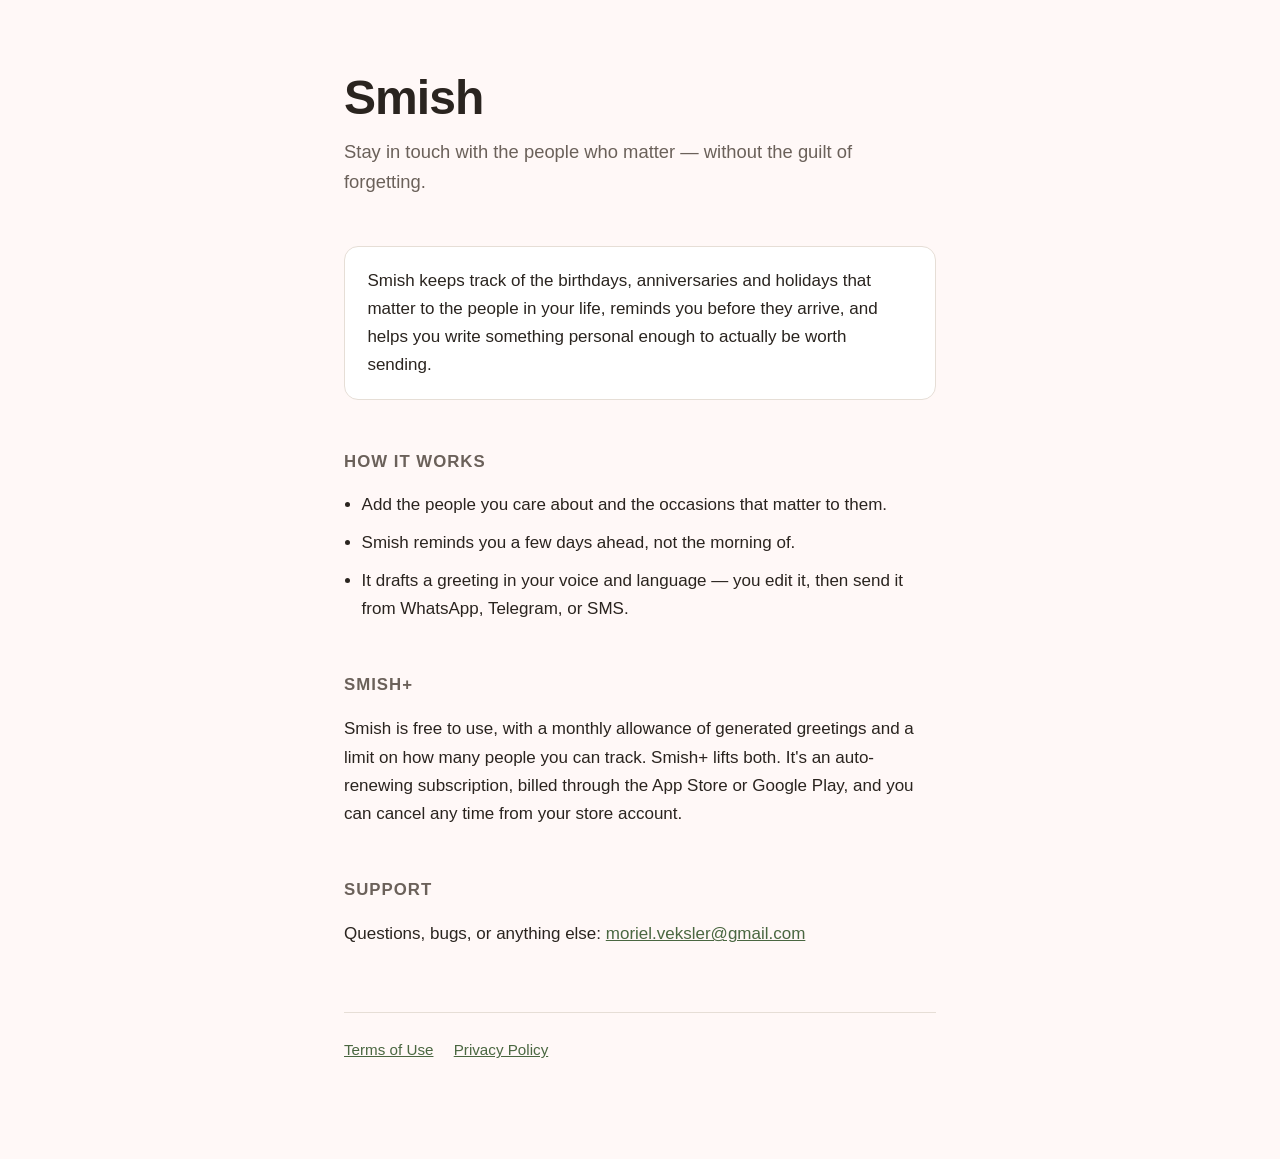
==== index.html @ f0257755 "Smish website: landing page, terms of use, privacy policy" ====
<!DOCTYPE html>
<html lang="en">
<head>
<meta charset="utf-8">
<meta name="viewport" content="width=device-width, initial-scale=1">
<title>Smish — stay in touch with the people who matter</title>
<meta name="description" content="Smish reminds you when someone's occasion is coming up and helps you write a greeting worth sending.">
<style>
  :root {
    color-scheme: light dark;
    --bg: #FFF8F7; --fg: #2A241F; --muted: #6B615A;
    --accent: #4A6741; --card: #fff; --line: #E6DED6;
  }
  @media (prefers-color-scheme: dark) {
    :root { --bg: #191512; --fg: #F2EBE4; --muted: #A99E95;
            --accent: #9DBE8F; --card: #221D19; --line: #322A24; }
  }
  * { box-sizing: border-box; }
  body {
    margin: 0; background: var(--bg); color: var(--fg);
    font: 17px/1.65 -apple-system, BlinkMacSystemFont, "Segoe UI", Roboto, sans-serif;
  }
  .wrap { max-width: 40rem; margin: 0 auto; padding: 4.5rem 1.5rem 6rem; }
  h1 { font-size: clamp(2.2rem, 7vw, 3rem); line-height: 1.1; margin: 0 0 .75rem;
       letter-spacing: -.02em; }
  .tag { color: var(--muted); font-size: 1.15rem; margin: 0 0 3rem; }
  h2 { font-size: 1.05rem; letter-spacing: .06em; text-transform: uppercase;
       color: var(--muted); margin: 3rem 0 1rem; }
  ul { padding-left: 1.1rem; margin: 0; }
  li { margin-bottom: .6rem; }
  .card { background: var(--card); border: 1px solid var(--line);
          border-radius: 14px; padding: 1.25rem 1.4rem; }
  a { color: var(--accent); }
  footer { margin-top: 4rem; padding-top: 1.5rem; border-top: 1px solid var(--line);
           color: var(--muted); font-size: .95rem; }
  footer a { margin-right: 1rem; }
</style>
</head>
<body>
<div class="wrap">

  <h1>Smish</h1>
  <p class="tag">Stay in touch with the people who matter — without the guilt of forgetting.</p>

  <div class="card">
    <p style="margin:0">Smish keeps track of the birthdays, anniversaries and holidays that
    matter to the people in your life, reminds you before they arrive, and helps you write
    something personal enough to actually be worth sending.</p>
  </div>

  <h2>How it works</h2>
  <ul>
    <li>Add the people you care about and the occasions that matter to them.</li>
    <li>Smish reminds you a few days ahead, not the morning of.</li>
    <li>It drafts a greeting in your voice and language — you edit it, then send it from
        WhatsApp, Telegram, or SMS.</li>
  </ul>

  <h2>Smish+</h2>
  <p>Smish is free to use, with a monthly allowance of generated greetings and a limit on how
  many people you can track. Smish+ lifts both. It's an auto-renewing subscription, billed
  through the App Store or Google Play, and you can cancel any time from your store account.</p>

  <h2>Support</h2>
  <p>Questions, bugs, or anything else:
  <a href="mailto:moriel.veksler@gmail.com">moriel.veksler@gmail.com</a></p>

  <footer>
    <a href="./terms.html">Terms of Use</a>
    <a href="./privacy.html">Privacy Policy</a>
  </footer>

</div>
</body>
</html>
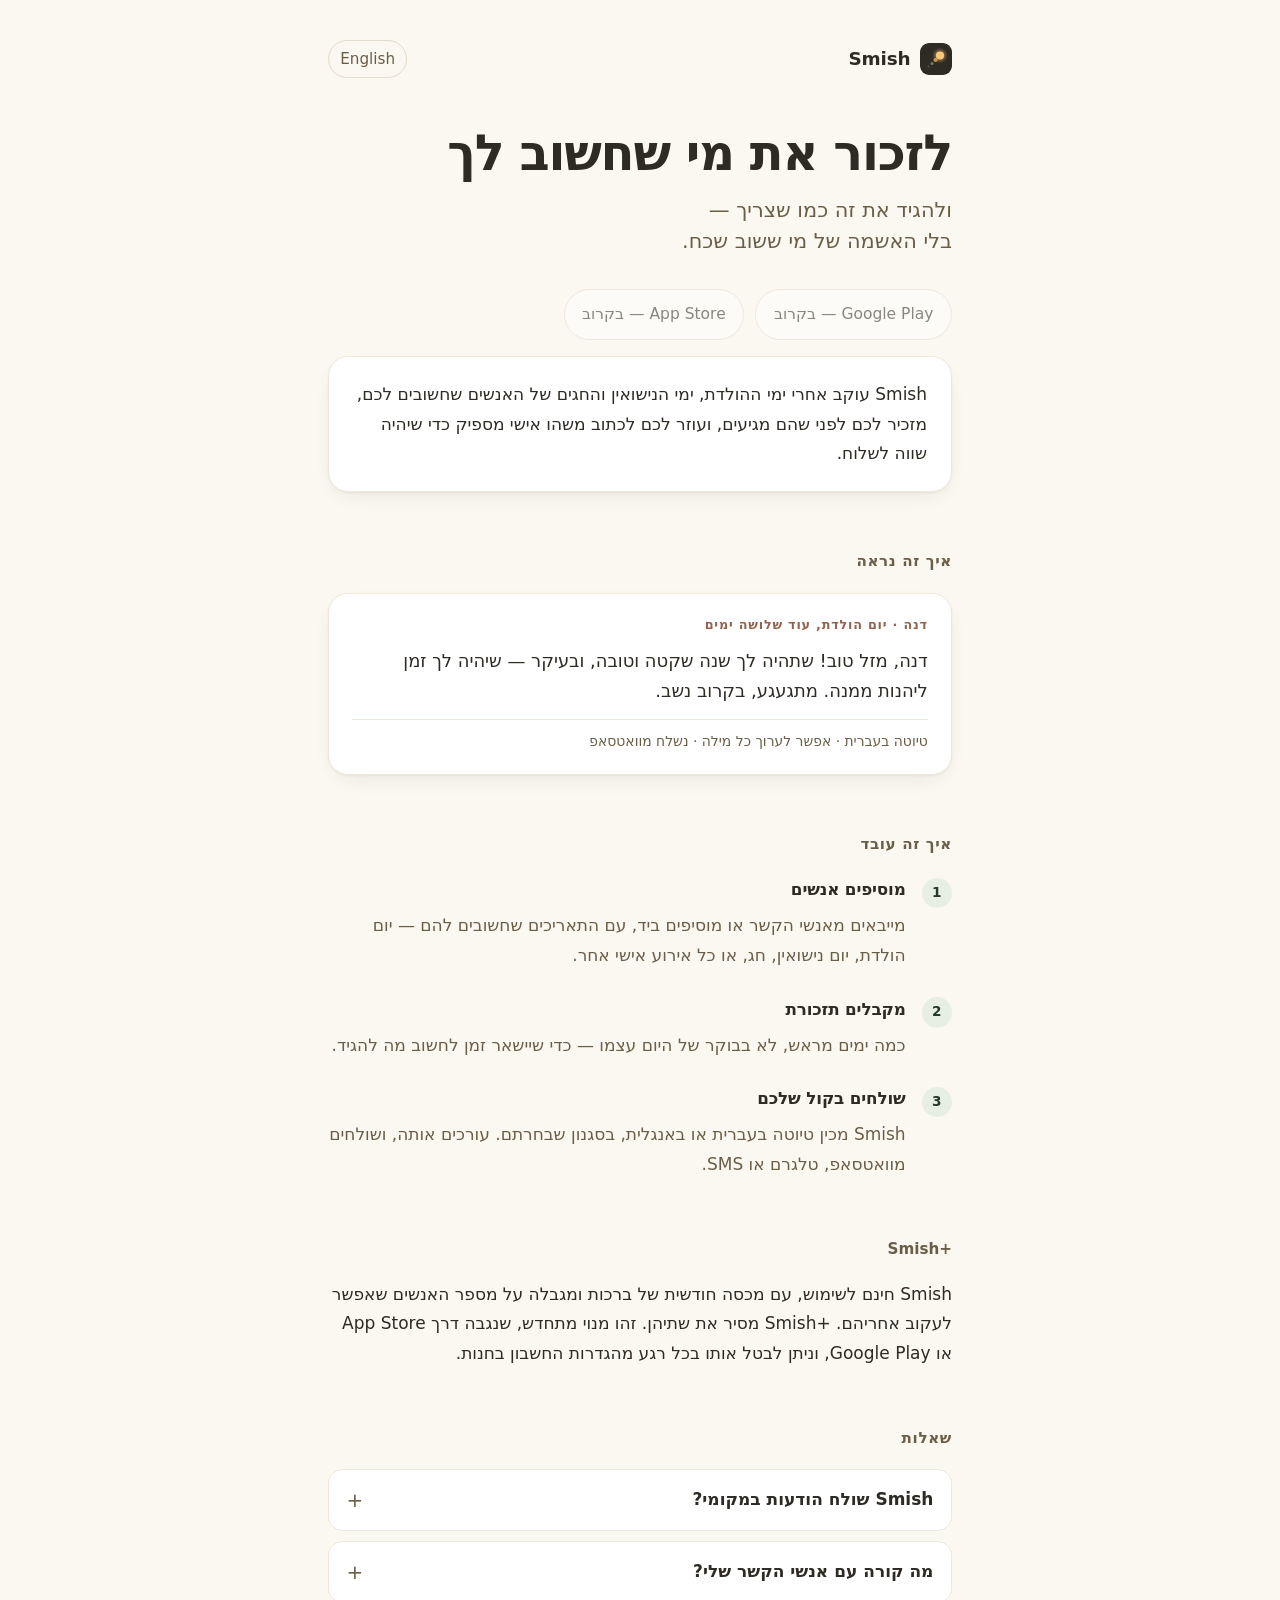
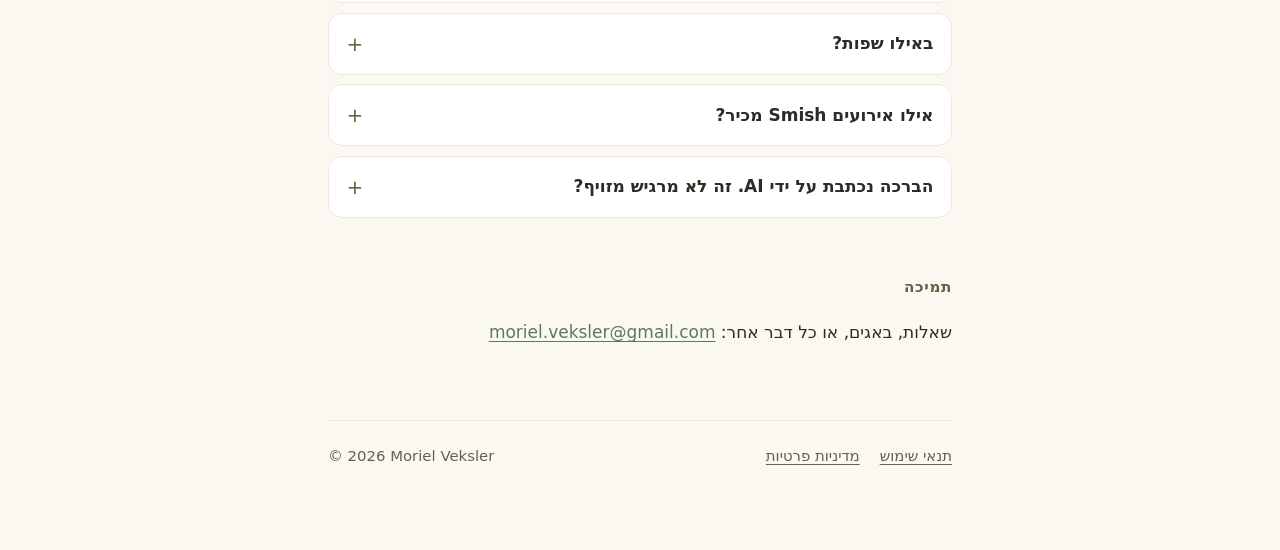
==== commit 1b65e187: "Rebuild the site: Hebrew-first, link previews, shared design The previous single page was compliance" ====
--- a/index.html
+++ b/index.html
@@ -1,75 +1,160 @@
 <!DOCTYPE html>
-<html lang="en">
+<html lang="he" dir="rtl">
 <head>
 <meta charset="utf-8">
 <meta name="viewport" content="width=device-width, initial-scale=1">
-<title>Smish — stay in touch with the people who matter</title>
-<meta name="description" content="Smish reminds you when someone's occasion is coming up and helps you write a greeting worth sending.">
-<style>
-  :root {
-    color-scheme: light dark;
-    --bg: #FFF8F7; --fg: #2A241F; --muted: #6B615A;
-    --accent: #4A6741; --card: #fff; --line: #E6DED6;
-  }
-  @media (prefers-color-scheme: dark) {
-    :root { --bg: #191512; --fg: #F2EBE4; --muted: #A99E95;
-            --accent: #9DBE8F; --card: #221D19; --line: #322A24; }
-  }
-  * { box-sizing: border-box; }
-  body {
-    margin: 0; background: var(--bg); color: var(--fg);
-    font: 17px/1.65 -apple-system, BlinkMacSystemFont, "Segoe UI", Roboto, sans-serif;
-  }
-  .wrap { max-width: 40rem; margin: 0 auto; padding: 4.5rem 1.5rem 6rem; }
-  h1 { font-size: clamp(2.2rem, 7vw, 3rem); line-height: 1.1; margin: 0 0 .75rem;
-       letter-spacing: -.02em; }
-  .tag { color: var(--muted); font-size: 1.15rem; margin: 0 0 3rem; }
-  h2 { font-size: 1.05rem; letter-spacing: .06em; text-transform: uppercase;
-       color: var(--muted); margin: 3rem 0 1rem; }
-  ul { padding-left: 1.1rem; margin: 0; }
-  li { margin-bottom: .6rem; }
-  .card { background: var(--card); border: 1px solid var(--line);
-          border-radius: 14px; padding: 1.25rem 1.4rem; }
-  a { color: var(--accent); }
-  footer { margin-top: 4rem; padding-top: 1.5rem; border-top: 1px solid var(--line);
-           color: var(--muted); font-size: .95rem; }
-  footer a { margin-right: 1rem; }
-</style>
+
+<title>Smish — לזכור את מי שחשוב לך</title>
+<meta name="description" content="Smish מזכיר לך לפני שהתאריך מגיע, ועוזר לך לכתוב ברכה אישית בעברית או באנגלית — ולשלוח אותה בוואטסאפ, טלגרם או SMS.">
+
+<link rel="canonical" href="https://morielv.github.io/smish-site/">
+<link rel="alternate" hreflang="he" href="https://morielv.github.io/smish-site/">
+<link rel="alternate" hreflang="en" href="https://morielv.github.io/smish-site/en/">
+<link rel="alternate" hreflang="x-default" href="https://morielv.github.io/smish-site/en/">
+
+<meta property="og:type" content="website">
+<meta property="og:site_name" content="Smish">
+<meta property="og:locale" content="he_IL">
+<meta property="og:locale:alternate" content="en_US">
+<meta property="og:url" content="https://morielv.github.io/smish-site/">
+<meta property="og:title" content="Smish — לזכור את מי שחשוב לך">
+<meta property="og:description" content="מזכיר לך לפני שהתאריך מגיע, ועוזר לך לכתוב משהו אישי מספיק כדי שיהיה שווה לשלוח.">
+<meta property="og:image" content="https://morielv.github.io/smish-site/assets/og-he.png">
+<meta property="og:image:width" content="1200">
+<meta property="og:image:height" content="630">
+<meta property="og:image:alt" content="Smish — גחלילית וזנב האור שהשאירה אחריה">
+<meta name="twitter:card" content="summary_large_image">
+
+<link rel="icon" href="assets/mark.svg" type="image/svg+xml">
+<link rel="apple-touch-icon" href="assets/apple-touch-icon.png">
+<link rel="manifest" href="site.webmanifest">
+<meta name="theme-color" content="#FBF8F1" media="(prefers-color-scheme: light)">
+<meta name="theme-color" content="#1C1813" media="(prefers-color-scheme: dark)">
+
+<link rel="stylesheet" href="assets/site.css">
+
+<script type="application/ld+json">
+{
+  "@context": "https://schema.org",
+  "@type": "MobileApplication",
+  "name": "Smish",
+  "applicationCategory": "LifestyleApplication",
+  "operatingSystem": "Android, iOS",
+  "inLanguage": ["he", "en"],
+  "description": "Smish מזכיר לך לפני שהתאריך מגיע, ועוזר לך לכתוב ברכה אישית ולשלוח אותה בוואטסאפ, טלגרם או SMS.",
+  "url": "https://morielv.github.io/smish-site/",
+  "author": { "@type": "Person", "name": "Moriel Veksler" },
+  "offers": { "@type": "Offer", "price": "0", "priceCurrency": "USD" }
+}
+</script>
 </head>
 <body>
+
+<a class="skip" href="#main">דלג לתוכן</a>
+
 <div class="wrap">
 
-  <h1>Smish</h1>
-  <p class="tag">Stay in touch with the people who matter — without the guilt of forgetting.</p>
+  <header class="masthead">
+    <a class="brand" href="./"><img src="assets/mark.svg" alt="" width="32" height="32">Smish</a>
+    <nav aria-label="שפה">
+      <a class="lang-switch" href="en/" hreflang="en" lang="en">English</a>
+    </nav>
+  </header>
 
-  <div class="card">
-    <p style="margin:0">Smish keeps track of the birthdays, anniversaries and holidays that
-    matter to the people in your life, reminds you before they arrive, and helps you write
-    something personal enough to actually be worth sending.</p>
-  </div>
+  <main id="main" tabindex="-1">
 
-  <h2>How it works</h2>
-  <ul>
-    <li>Add the people you care about and the occasions that matter to them.</li>
-    <li>Smish reminds you a few days ahead, not the morning of.</li>
-    <li>It drafts a greeting in your voice and language — you edit it, then send it from
-        WhatsApp, Telegram, or SMS.</li>
-  </ul>
+    <h1>לזכור את מי שחשוב לך</h1>
+    <p class="lede">ולהגיד את זה כמו שצריך — בלי האשמה של מי ששוב שכח.</p>
 
-  <h2>Smish+</h2>
-  <p>Smish is free to use, with a monthly allowance of generated greetings and a limit on how
-  many people you can track. Smish+ lifts both. It's an auto-renewing subscription, billed
-  through the App Store or Google Play, and you can cancel any time from your store account.</p>
+    <div class="stores">
+      <span class="store" aria-disabled="true">Google Play — בקרוב</span>
+      <span class="store" aria-disabled="true">App Store — בקרוב</span>
+    </div>
 
-  <h2>Support</h2>
-  <p>Questions, bugs, or anything else:
-  <a href="mailto:moriel.veksler@gmail.com">moriel.veksler@gmail.com</a></p>
+    <div class="card">
+      <p>Smish עוקב אחרי ימי ההולדת, ימי הנישואין והחגים של האנשים שחשובים לכם,
+      מזכיר לכם לפני שהם מגיעים, ועוזר לכם לכתוב משהו אישי מספיק כדי שיהיה שווה לשלוח.</p>
+    </div>
+
+    <h2>איך זה נראה</h2>
+
+    <figure class="sample" style="margin:0">
+      <figcaption class="who">דנה · יום הולדת, עוד שלושה ימים</figcaption>
+      <p class="msg msg--he">דנה, מזל טוב! שתהיה לך שנה שקטה וטובה, ובעיקר — שיהיה לך זמן
+      ליהנות ממנה. מתגעגע, בקרוב נשב.</p>
+      <p class="meta">טיוטה בעברית · אפשר לערוך כל מילה · נשלח מוואטסאפ</p>
+    </figure>
+
+    <h2>איך זה עובד</h2>
+
+    <ol class="steps">
+      <li>
+        <span class="n" aria-hidden="true">1</span>
+        <h3>מוסיפים אנשים</h3>
+        <p>מייבאים מאנשי הקשר או מוסיפים ביד, עם התאריכים שחשובים להם —
+        יום הולדת, יום נישואין, חג, או כל אירוע אישי אחר.</p>
+      </li>
+      <li>
+        <span class="n" aria-hidden="true">2</span>
+        <h3>מקבלים תזכורת</h3>
+        <p>כמה ימים מראש, לא בבוקר של היום עצמו — כדי שיישאר זמן לחשוב מה להגיד.</p>
+      </li>
+      <li>
+        <span class="n" aria-hidden="true">3</span>
+        <h3>שולחים בקול שלכם</h3>
+        <p>Smish מכין טיוטה בעברית או באנגלית, בסגנון שבחרתם. עורכים אותה,
+        ושולחים מוואטסאפ, טלגרם או SMS.</p>
+      </li>
+    </ol>
+
+    <h2><bdi>Smish+</bdi></h2>
+    <p>Smish חינם לשימוש, עם מכסה חודשית של ברכות ומגבלה על מספר האנשים שאפשר לעקוב אחריהם.
+    <bdi>Smish+</bdi> מסיר את שתיהן. זהו מנוי מתחדש, שנגבה דרך App&nbsp;Store או Google&nbsp;Play,
+    וניתן לבטל אותו בכל רגע מהגדרות החשבון בחנות.</p>
+
+    <h2>שאלות</h2>
+
+    <div class="faq">
+      <details>
+        <summary>Smish שולח הודעות במקומי?</summary>
+        <p>לא. Smish מכין את הטקסט ופותח את וואטסאפ, טלגרם או SMS כשההודעה כבר מוכנה.
+        אתם קוראים אותה ולוחצים "שלח". שום דבר לא יוצא בלעדיכם.</p>
+      </details>
+      <details>
+        <summary>מה קורה עם אנשי הקשר שלי?</summary>
+        <p>Smish לא מעלה את פנקס הכתובות. הוא מבקש גישה כדי שתוכלו לבחור מי להוסיף,
+        ורק מי שבחרתם במפורש מגיע לשרת. אפשר גם להוסיף אנשים ידנית ולא לתת גישה בכלל.</p>
+      </details>
+      <details>
+        <summary>באילו שפות?</summary>
+        <p>הממשק בעברית ובאנגלית. הברכות עצמן נכתבות בעברית או באנגלית, לפי מה שמתאים
+        לכל איש קשר בנפרד.</p>
+      </details>
+      <details>
+        <summary>אילו אירועים Smish מכיר?</summary>
+        <p>ימי הולדת, ימי נישואין, חגים, ואירועים אישיים שאתם מגדירים בעצמכם.
+        זו לא אפליקציית ימי הולדת — היא לכל השנה.</p>
+      </details>
+      <details>
+        <summary>הברכה נכתבת על ידי AI. זה לא מרגיש מזויף?</summary>
+        <p>הטיוטה היא נקודת פתיחה, לא תוצר סופי. Smish לומד איך אתם כותבים ומייצר משהו
+        קרוב לזה — ואז אתם עורכים. רוב האנשים משנים משפט או שניים ושולחים.</p>
+      </details>
+    </div>
+
+    <h2>תמיכה</h2>
+    <p>שאלות, באגים, או כל דבר אחר:
+    <a href="mailto:moriel.veksler@gmail.com">moriel.veksler@gmail.com</a></p>
+
+  </main>
 
   <footer>
-    <a href="./terms.html">Terms of Use</a>
-    <a href="./privacy.html">Privacy Policy</a>
+    <a href="terms.html" hreflang="en">תנאי שימוש</a>
+    <a href="privacy.html" hreflang="en">מדיניות פרטיות</a>
+    <span class="spacer"><bdi dir="ltr">© 2026 Moriel Veksler</bdi></span>
   </footer>
 
 </div>
+
 </body>
 </html>
--- a/assets/site.css
+++ b/assets/site.css
@@ -0,0 +1,382 @@
+/* Smish website — shared styles.
+   Palette mirrors packages/shared/src/theme/tokens.ts (warm sage/terracotta).
+   No build step, no external requests: fonts are system stacks. */
+
+:root {
+  color-scheme: light dark;
+
+  --bg: #FBF8F1;
+  --fg: #2E2A24;
+  --muted: #6B5E48;
+  --surface: #FFFFFF;
+  --surface-sunk: #F5F0E4;
+  --line: #E4DCCB;
+  --line-soft: #EFE8DA;
+  --primary: #5E795A;
+  --primary-ink: #243A22;
+  --primary-wash: #E7EFE3;
+  --accent: #94634F;
+  --accent-wash: #F6DFD5;
+  --gold: #B07B4A;
+
+  --radius: 14px;
+  --radius-lg: 20px;
+  --measure: 42rem;
+  --shadow: 0 1px 2px rgba(46, 42, 36, .05), 0 8px 24px -12px rgba(46, 42, 36, .16);
+}
+
+@media (prefers-color-scheme: dark) {
+  :root {
+    --bg: #1C1813;
+    --fg: #EDE6D8;
+    --muted: #B6AB97;
+    --surface: #262019;
+    --surface-sunk: #201B15;
+    --line: #3A3228;
+    --line-soft: #2E2720;
+    --primary: #7FA875;
+    --primary-ink: #DCEBD6;
+    --primary-wash: #324230;
+    --accent: #D9A491;
+    --accent-wash: #523229;
+    --gold: #D9A86A;
+    --shadow: 0 1px 2px rgba(0, 0, 0, .4), 0 8px 24px -12px rgba(0, 0, 0, .7);
+  }
+}
+
+*, *::before, *::after { box-sizing: border-box; }
+
+html { -webkit-text-size-adjust: 100%; }
+
+body {
+  margin: 0;
+  background: var(--bg);
+  color: var(--fg);
+  font-family: system-ui, -apple-system, "Segoe UI", Roboto, "Helvetica Neue", Arial, sans-serif;
+  font-size: 1.0625rem;
+  line-height: 1.65;
+  text-wrap: pretty;
+  -webkit-font-smoothing: antialiased;
+}
+
+/* Hebrew pages: prefer faces with real Hebrew coverage, and give the taller
+   Hebrew x-height a little more room. */
+:lang(he) body,
+body:lang(he) {
+  font-family: "Segoe UI", system-ui, -apple-system, "Noto Sans Hebrew",
+               "Arial Hebrew", Arial, sans-serif;
+  line-height: 1.75;
+}
+
+/* ---------- layout ---------- */
+
+.wrap {
+  max-width: var(--measure);
+  margin-inline: auto;
+  padding: 1.25rem 1.5rem 5rem;
+}
+
+.wrap--wide { max-width: 48rem; }
+
+main:focus { outline: none; }
+
+/* ---------- skip link ---------- */
+
+.skip {
+  position: absolute;
+  inset-inline-start: 0.75rem;
+  top: -4rem;
+  z-index: 10;
+  padding: .6rem 1rem;
+  background: var(--surface);
+  color: var(--fg);
+  border: 1px solid var(--line);
+  border-radius: var(--radius);
+  text-decoration: none;
+  transition: top 120ms ease;
+}
+.skip:focus { top: .75rem; }
+
+/* ---------- masthead ---------- */
+
+.masthead {
+  display: flex;
+  align-items: center;
+  gap: .75rem;
+  padding-block: 1.25rem 3rem;
+}
+
+.brand {
+  display: inline-flex;
+  align-items: center;
+  gap: .6rem;
+  font-weight: 650;
+  font-size: 1.15rem;
+  letter-spacing: -.01em;
+  color: var(--fg);
+  text-decoration: none;
+}
+.brand img { display: block; width: 32px; height: 32px; border-radius: 9px; }
+
+.masthead nav {
+  margin-inline-start: auto;
+  display: flex;
+  align-items: center;
+  gap: .4rem;
+  font-size: .95rem;
+}
+
+.lang-switch {
+  display: inline-block;
+  padding: .3rem .7rem;
+  border: 1px solid var(--line);
+  border-radius: 999px;
+  color: var(--muted);
+  text-decoration: none;
+  transition: border-color 150ms ease, color 150ms ease;
+}
+.lang-switch:hover { color: var(--fg); border-color: var(--muted); }
+
+/* ---------- hero ---------- */
+
+h1 {
+  font-size: clamp(2.1rem, 6.5vw, 3.1rem);
+  line-height: 1.12;
+  letter-spacing: -.025em;
+  margin: 0 0 .8rem;
+  text-wrap: balance;
+}
+
+.lede {
+  font-size: clamp(1.1rem, 2.6vw, 1.3rem);
+  line-height: 1.5;
+  color: var(--muted);
+  margin: 0 0 2rem;
+  max-width: 32ch;
+  text-wrap: balance;
+}
+
+h2 {
+  font-size: .85rem;
+  font-weight: 650;
+  letter-spacing: .1em;
+  text-transform: uppercase;
+  color: var(--muted);
+  margin: 3.5rem 0 1.1rem;
+}
+
+/* Hebrew has no case, so uppercasing a section heading only mangles the Latin
+   brand inside it — "Smish+" became "+SMISH". */
+:lang(he) h2 { letter-spacing: .04em; text-transform: none; font-size: .95rem; }
+:lang(he) h2 bdi { letter-spacing: normal; }
+
+h3 { font-size: 1.05rem; margin: 0 0 .3rem; letter-spacing: -.01em; }
+
+p { margin: 0 0 1.1rem; }
+p:last-child { margin-bottom: 0; }
+
+a { color: var(--primary); text-underline-offset: .18em; }
+a:hover { color: var(--fg); }
+
+:focus-visible {
+  outline: 2px solid var(--primary);
+  outline-offset: 3px;
+  border-radius: 4px;
+}
+
+/* ---------- the three steps ---------- */
+
+.steps { list-style: none; margin: 0; padding: 0; display: grid; gap: 1.5rem; }
+
+.steps li {
+  display: grid;
+  grid-template-columns: 1.9rem 1fr;
+  gap: .1rem 1rem;
+  align-items: start;
+}
+
+.steps .n {
+  grid-row: span 2;
+  width: 1.9rem;
+  height: 1.9rem;
+  display: grid;
+  place-items: center;
+  border-radius: 50%;
+  background: var(--primary-wash);
+  color: var(--primary-ink);
+  font-size: .85rem;
+  font-weight: 650;
+  font-variant-numeric: tabular-nums;
+  margin-top: .15rem;
+}
+
+.steps p { color: var(--muted); margin: 0; }
+
+/* ---------- cards ---------- */
+
+.card {
+  background: var(--surface);
+  border: 1px solid var(--line-soft);
+  border-radius: var(--radius-lg);
+  padding: 1.4rem 1.5rem;
+  box-shadow: var(--shadow);
+}
+
+.note {
+  background: var(--surface-sunk);
+  border: 1px solid var(--line-soft);
+  border-radius: var(--radius);
+  padding: 1.1rem 1.25rem;
+  color: var(--muted);
+  font-size: .97rem;
+}
+.note strong { color: var(--fg); }
+
+/* A greeting the way the app shows it — the one visual on the page. */
+.sample {
+  display: grid;
+  gap: .55rem;
+  background: var(--surface);
+  border: 1px solid var(--line-soft);
+  border-radius: var(--radius-lg);
+  padding: 1.3rem 1.45rem;
+  box-shadow: var(--shadow);
+}
+.sample .who {
+  font-size: .8rem;
+  font-weight: 650;
+  letter-spacing: .06em;
+  text-transform: uppercase;
+  color: var(--accent);
+}
+.sample .msg {
+  margin: 0;
+  font-size: 1.12rem;
+  line-height: 1.7;
+}
+.sample .msg--he { direction: rtl; text-align: right; }
+.sample .msg--en { direction: ltr; text-align: left; }
+.sample .meta {
+  font-size: .87rem;
+  color: var(--muted);
+  border-top: 1px solid var(--line-soft);
+  padding-top: .6rem;
+  margin: .2rem 0 0;
+}
+
+/* ---------- store buttons ---------- */
+
+.stores { display: flex; flex-wrap: wrap; gap: .7rem; margin: 0 0 1rem; }
+
+.store {
+  display: inline-flex;
+  align-items: center;
+  gap: .5rem;
+  padding: .7rem 1.1rem;
+  border-radius: 999px;
+  border: 1px solid var(--line);
+  background: var(--surface);
+  color: var(--fg);
+  font-size: .97rem;
+  font-weight: 600;
+  text-decoration: none;
+}
+.store[aria-disabled="true"] {
+  opacity: .55;
+  cursor: default;
+  pointer-events: none;
+  font-weight: 500;
+}
+
+/* ---------- faq ---------- */
+
+.faq { display: grid; gap: .6rem; }
+
+.faq details {
+  border: 1px solid var(--line-soft);
+  border-radius: var(--radius);
+  background: var(--surface);
+  padding: 0 1.1rem;
+}
+.faq summary {
+  cursor: pointer;
+  padding: .95rem 0;
+  font-weight: 600;
+  list-style: none;
+  display: flex;
+  align-items: center;
+  gap: .6rem;
+}
+.faq summary::-webkit-details-marker { display: none; }
+.faq summary::after {
+  content: "+";
+  margin-inline-start: auto;
+  color: var(--muted);
+  font-weight: 400;
+  font-size: 1.25rem;
+  line-height: 1;
+}
+.faq details[open] summary::after { content: "\2212"; }
+.faq details > p {
+  margin: 0 0 1rem;
+  color: var(--muted);
+  font-size: .97rem;
+}
+
+/* ---------- footer ---------- */
+
+footer {
+  margin-top: 4.5rem;
+  padding-top: 1.4rem;
+  border-top: 1px solid var(--line-soft);
+  color: var(--muted);
+  font-size: .93rem;
+  display: flex;
+  flex-wrap: wrap;
+  gap: .4rem 1.25rem;
+  align-items: baseline;
+}
+footer a { color: var(--muted); }
+footer a:hover { color: var(--fg); }
+footer .spacer { margin-inline-start: auto; }
+
+/* ---------- legal pages ---------- */
+
+.legal { max-width: 46rem; }
+.legal h1 { font-size: clamp(1.8rem, 5vw, 2.3rem); margin-bottom: .2rem; }
+.legal h2 {
+  font-size: 1.15rem;
+  font-weight: 650;
+  letter-spacing: normal;
+  text-transform: none;
+  color: var(--fg);
+  margin: 2.4rem 0 .7rem;
+}
+.legal .updated { color: var(--muted); font-size: .9rem; margin-bottom: 2rem; }
+.legal ul { padding-inline-start: 1.2rem; }
+.legal li { margin-bottom: .5rem; }
+
+.legal table {
+  border-collapse: collapse;
+  width: 100%;
+  margin: 0 0 1.4rem;
+  font-size: .96rem;
+}
+.legal th, .legal td {
+  border: 1px solid var(--line-soft);
+  padding: .7rem .85rem;
+  text-align: start;
+  vertical-align: top;
+}
+.legal th { background: var(--surface-sunk); font-weight: 650; }
+
+/* Tables must scroll inside themselves, never the page. */
+.scroller { overflow-x: auto; }
+
+@media (prefers-reduced-motion: reduce) {
+  *, *::before, *::after {
+    animation-duration: .01ms !important;
+    transition-duration: .01ms !important;
+    scroll-behavior: auto !important;
+  }
+}
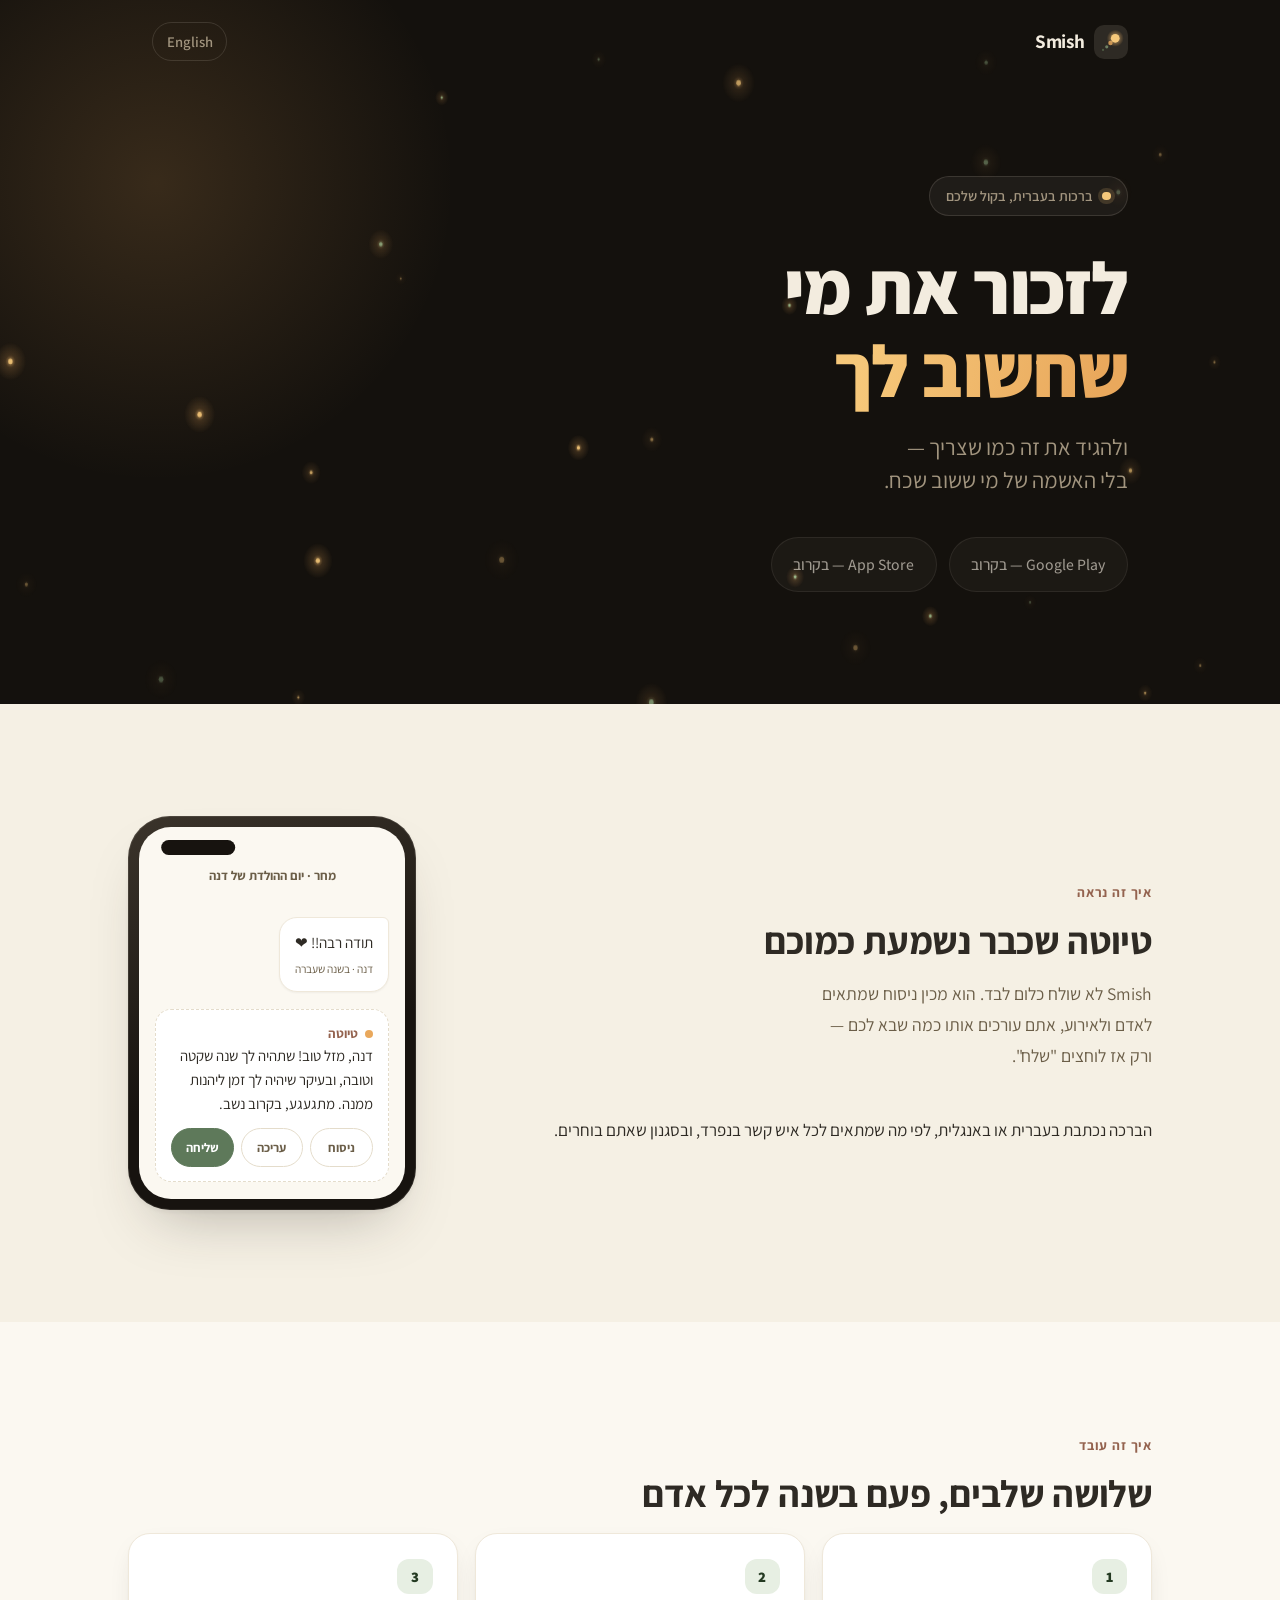
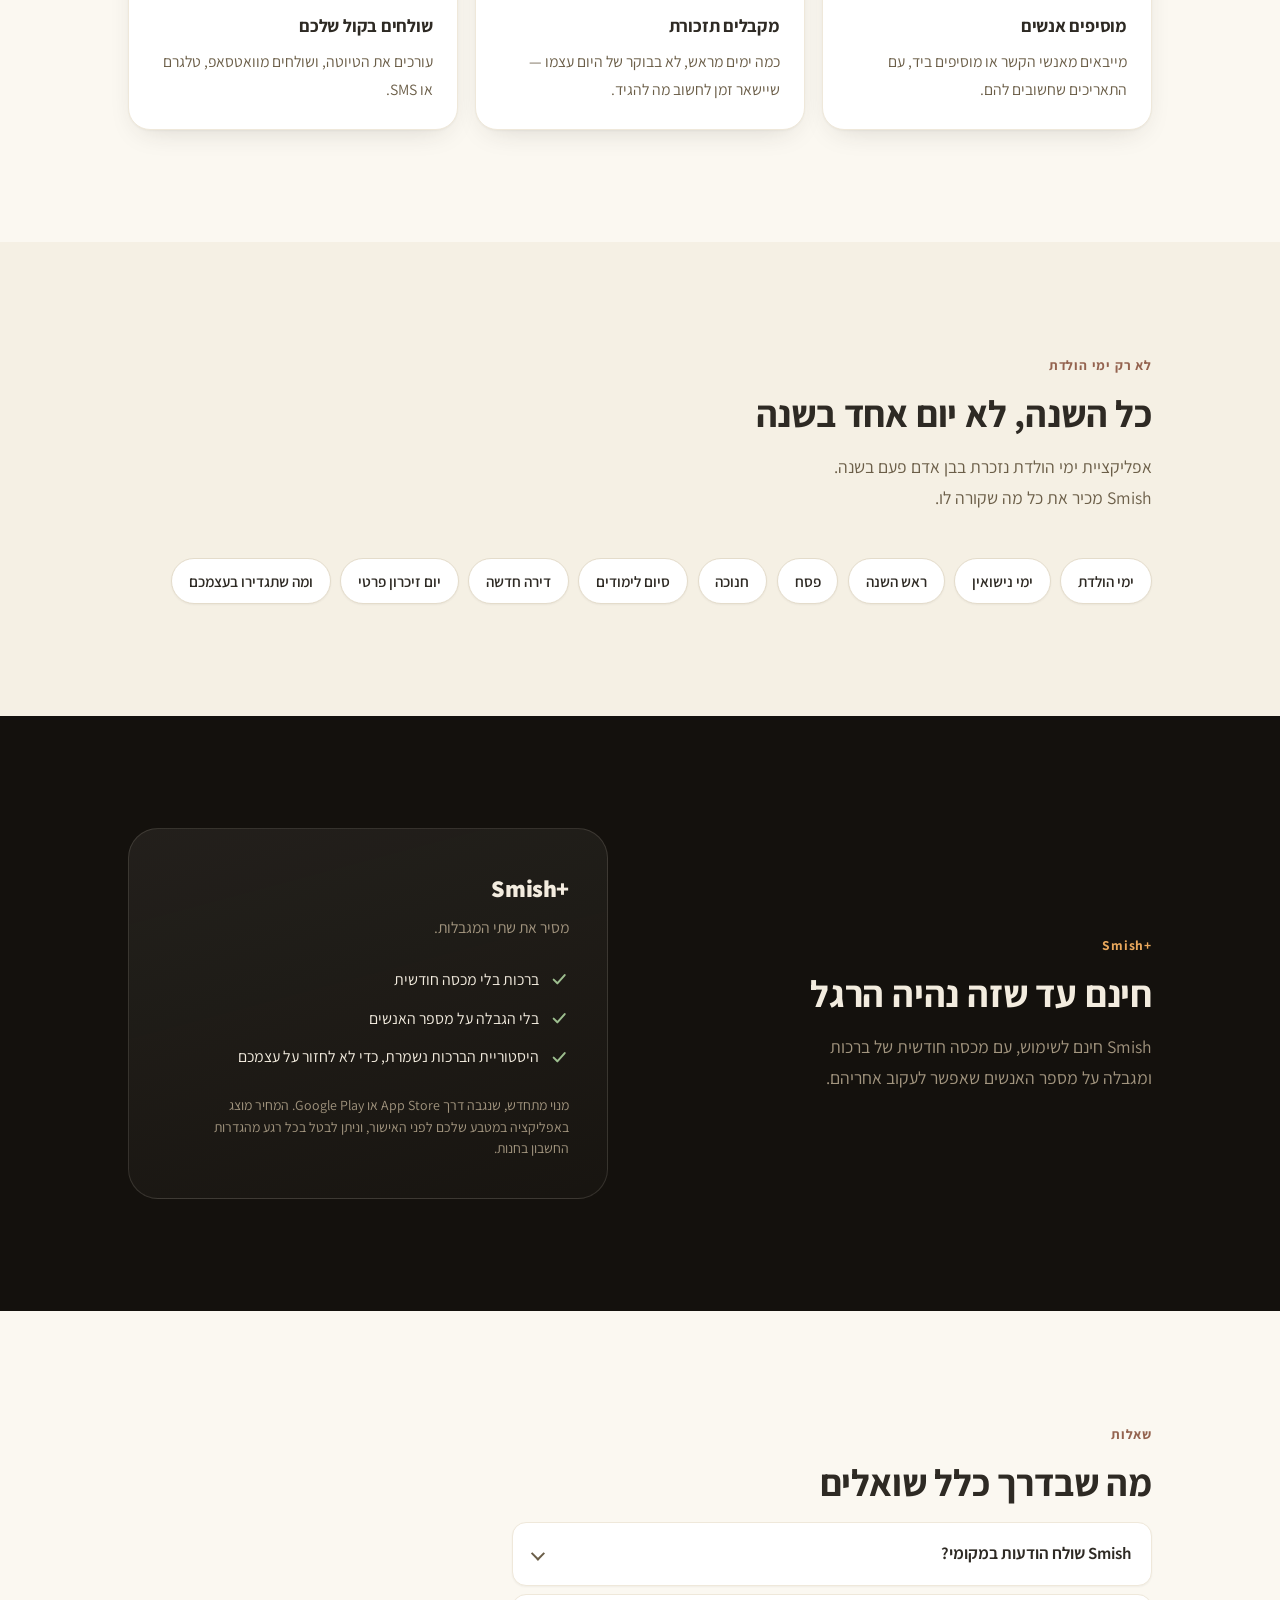
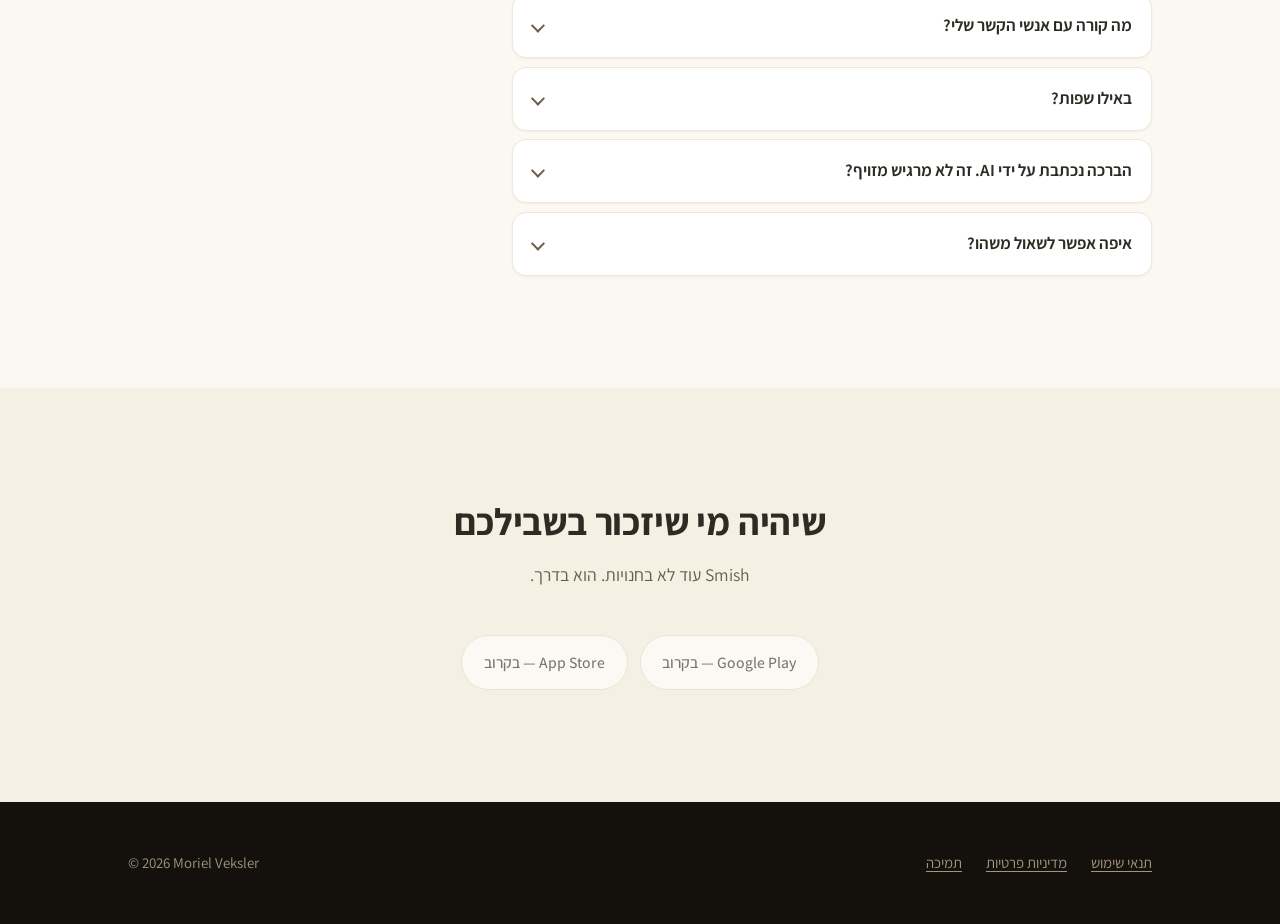
==== commit 08829adb: "Rebuild the landing pages as a landing page, not a document The previous version was a single narrow" ====
--- a/index.html
+++ b/index.html
@@ -28,9 +28,9 @@
 <link rel="icon" href="assets/mark.svg" type="image/svg+xml">
 <link rel="apple-touch-icon" href="assets/apple-touch-icon.png">
 <link rel="manifest" href="site.webmanifest">
-<meta name="theme-color" content="#FBF8F1" media="(prefers-color-scheme: light)">
-<meta name="theme-color" content="#1C1813" media="(prefers-color-scheme: dark)">
-
+<meta name="theme-color" content="#14110D">
+
+<link rel="preload" as="font" type="font/woff2" href="assets/fonts/assistant-hebrew.woff2" crossorigin>
 <link rel="stylesheet" href="assets/site.css">
 
 <script type="application/ld+json">
@@ -52,109 +52,204 @@
 
 <a class="skip" href="#main">דלג לתוכן</a>
 
-<div class="wrap">
-
-  <header class="masthead">
-    <a class="brand" href="./"><img src="assets/mark.svg" alt="" width="32" height="32">Smish</a>
+<header class="hero">
+  <canvas class="hero__sky" aria-hidden="true"></canvas>
+
+  <div class="masthead">
+    <a class="brand" href="./"><img src="assets/mark.svg" alt="" width="34" height="34">Smish</a>
     <nav aria-label="שפה">
       <a class="lang-switch" href="en/" hreflang="en" lang="en">English</a>
     </nav>
-  </header>
-
-  <main id="main" tabindex="-1">
-
-    <h1>לזכור את מי שחשוב לך</h1>
-    <p class="lede">ולהגיד את זה כמו שצריך — בלי האשמה של מי ששוב שכח.</p>
-
+  </div>
+
+  <div class="hero__inner">
+    <p class="hero__badge"><span class="dot" aria-hidden="true"></span>ברכות בעברית, בקול שלכם</p>
+    <h1>לזכור את מי <span class="glow">שחשוב לך</span></h1>
+    <p class="hero__lede">ולהגיד את זה כמו שצריך — בלי האשמה של מי ששוב שכח.</p>
     <div class="stores">
-      <span class="store" aria-disabled="true">Google Play — בקרוב</span>
-      <span class="store" aria-disabled="true">App Store — בקרוב</span>
-    </div>
-
-    <div class="card">
-      <p>Smish עוקב אחרי ימי ההולדת, ימי הנישואין והחגים של האנשים שחשובים לכם,
-      מזכיר לכם לפני שהם מגיעים, ועוזר לכם לכתוב משהו אישי מספיק כדי שיהיה שווה לשלוח.</p>
-    </div>
-
-    <h2>איך זה נראה</h2>
-
-    <figure class="sample" style="margin:0">
-      <figcaption class="who">דנה · יום הולדת, עוד שלושה ימים</figcaption>
-      <p class="msg msg--he">דנה, מזל טוב! שתהיה לך שנה שקטה וטובה, ובעיקר — שיהיה לך זמן
-      ליהנות ממנה. מתגעגע, בקרוב נשב.</p>
-      <p class="meta">טיוטה בעברית · אפשר לערוך כל מילה · נשלח מוואטסאפ</p>
-    </figure>
-
-    <h2>איך זה עובד</h2>
-
-    <ol class="steps">
-      <li>
-        <span class="n" aria-hidden="true">1</span>
-        <h3>מוסיפים אנשים</h3>
-        <p>מייבאים מאנשי הקשר או מוסיפים ביד, עם התאריכים שחשובים להם —
-        יום הולדת, יום נישואין, חג, או כל אירוע אישי אחר.</p>
-      </li>
-      <li>
-        <span class="n" aria-hidden="true">2</span>
-        <h3>מקבלים תזכורת</h3>
-        <p>כמה ימים מראש, לא בבוקר של היום עצמו — כדי שיישאר זמן לחשוב מה להגיד.</p>
-      </li>
-      <li>
-        <span class="n" aria-hidden="true">3</span>
-        <h3>שולחים בקול שלכם</h3>
-        <p>Smish מכין טיוטה בעברית או באנגלית, בסגנון שבחרתם. עורכים אותה,
-        ושולחים מוואטסאפ, טלגרם או SMS.</p>
-      </li>
-    </ol>
-
-    <h2><bdi>Smish+</bdi></h2>
-    <p>Smish חינם לשימוש, עם מכסה חודשית של ברכות ומגבלה על מספר האנשים שאפשר לעקוב אחריהם.
-    <bdi>Smish+</bdi> מסיר את שתיהן. זהו מנוי מתחדש, שנגבה דרך App&nbsp;Store או Google&nbsp;Play,
-    וניתן לבטל אותו בכל רגע מהגדרות החשבון בחנות.</p>
-
-    <h2>שאלות</h2>
-
-    <div class="faq">
-      <details>
-        <summary>Smish שולח הודעות במקומי?</summary>
-        <p>לא. Smish מכין את הטקסט ופותח את וואטסאפ, טלגרם או SMS כשההודעה כבר מוכנה.
-        אתם קוראים אותה ולוחצים "שלח". שום דבר לא יוצא בלעדיכם.</p>
-      </details>
-      <details>
-        <summary>מה קורה עם אנשי הקשר שלי?</summary>
-        <p>Smish לא מעלה את פנקס הכתובות. הוא מבקש גישה כדי שתוכלו לבחור מי להוסיף,
-        ורק מי שבחרתם במפורש מגיע לשרת. אפשר גם להוסיף אנשים ידנית ולא לתת גישה בכלל.</p>
-      </details>
-      <details>
-        <summary>באילו שפות?</summary>
-        <p>הממשק בעברית ובאנגלית. הברכות עצמן נכתבות בעברית או באנגלית, לפי מה שמתאים
-        לכל איש קשר בנפרד.</p>
-      </details>
-      <details>
-        <summary>אילו אירועים Smish מכיר?</summary>
-        <p>ימי הולדת, ימי נישואין, חגים, ואירועים אישיים שאתם מגדירים בעצמכם.
-        זו לא אפליקציית ימי הולדת — היא לכל השנה.</p>
-      </details>
-      <details>
-        <summary>הברכה נכתבת על ידי AI. זה לא מרגיש מזויף?</summary>
-        <p>הטיוטה היא נקודת פתיחה, לא תוצר סופי. Smish לומד איך אתם כותבים ומייצר משהו
-        קרוב לזה — ואז אתם עורכים. רוב האנשים משנים משפט או שניים ושולחים.</p>
-      </details>
-    </div>
-
-    <h2>תמיכה</h2>
-    <p>שאלות, באגים, או כל דבר אחר:
-    <a href="mailto:moriel.veksler@gmail.com">moriel.veksler@gmail.com</a></p>
-
-  </main>
-
-  <footer>
+      <span class="store" aria-disabled="true">Google&nbsp;Play — בקרוב</span>
+      <span class="store" aria-disabled="true">App&nbsp;Store — בקרוב</span>
+    </div>
+  </div>
+</header>
+
+<main id="main" tabindex="-1">
+
+  <section class="band band--sunk">
+    <div class="band__inner showcase">
+      <div class="reveal">
+        <p class="eyebrow">איך זה נראה</p>
+        <h2 class="section-title">טיוטה שכבר נשמעת כמוכם</h2>
+        <p class="section-lede">Smish לא שולח כלום לבד. הוא מכין ניסוח שמתאים לאדם ולאירוע,
+        אתם עורכים אותו כמה שבא לכם — ורק אז לוחצים "שלח".</p>
+        <p>הברכה נכתבת בעברית או באנגלית, לפי מה שמתאים לכל איש קשר בנפרד,
+        ובסגנון שאתם בוחרים.</p>
+      </div>
+
+      <div class="phone reveal" aria-hidden="true">
+        <div class="phone__screen">
+          <div class="chat">
+            <p class="chat__day">מחר · יום ההולדת של דנה</p>
+
+            <div class="bubble bubble--them">
+              תודה רבה!! ❤️
+              <span class="bubble__meta">דנה · בשנה שעברה</span>
+            </div>
+
+            <div class="draft">
+              <p class="draft__label"><span class="spark"></span>טיוטה</p>
+              <p>דנה, מזל טוב! שתהיה לך שנה שקטה וטובה, ובעיקר שיהיה לך זמן
+              ליהנות ממנה. מתגעגע, בקרוב נשב.</p>
+              <div class="draft__actions">
+                <span class="pill">ניסוח</span>
+                <span class="pill">עריכה</span>
+                <span class="pill pill--go">שליחה</span>
+              </div>
+            </div>
+          </div>
+        </div>
+      </div>
+    </div>
+  </section>
+
+  <section class="band">
+    <div class="band__inner">
+      <div class="reveal">
+        <p class="eyebrow">איך זה עובד</p>
+        <h2 class="section-title">שלושה שלבים, פעם בשנה לכל אדם</h2>
+      </div>
+      <ol class="steps">
+        <li class="reveal">
+          <span class="n" aria-hidden="true">1</span>
+          <h3>מוסיפים אנשים</h3>
+          <p>מייבאים מאנשי הקשר או מוסיפים ביד, עם התאריכים שחשובים להם.</p>
+        </li>
+        <li class="reveal">
+          <span class="n" aria-hidden="true">2</span>
+          <h3>מקבלים תזכורת</h3>
+          <p>כמה ימים מראש, לא בבוקר של היום עצמו — שיישאר זמן לחשוב מה להגיד.</p>
+        </li>
+        <li class="reveal">
+          <span class="n" aria-hidden="true">3</span>
+          <h3>שולחים בקול שלכם</h3>
+          <p>עורכים את הטיוטה, ושולחים מוואטסאפ, טלגרם או SMS.</p>
+        </li>
+      </ol>
+    </div>
+  </section>
+
+  <section class="band band--sunk">
+    <div class="band__inner reveal">
+      <p class="eyebrow">לא רק ימי הולדת</p>
+      <h2 class="section-title">כל השנה, לא יום אחד בשנה</h2>
+      <p class="section-lede">אפליקציית ימי הולדת נזכרת בבן אדם פעם בשנה.
+      Smish מכיר את כל מה שקורה לו.</p>
+      <ul class="chips">
+        <li>ימי הולדת</li>
+        <li>ימי נישואין</li>
+        <li>ראש השנה</li>
+        <li>פסח</li>
+        <li>חנוכה</li>
+        <li>סיום לימודים</li>
+        <li>דירה חדשה</li>
+        <li>יום זיכרון פרטי</li>
+        <li>ומה שתגדירו בעצמכם</li>
+      </ul>
+    </div>
+  </section>
+
+  <section class="band band--night">
+    <div class="band__inner plan-band reveal">
+      <div>
+        <p class="eyebrow"><bdi>Smish+</bdi></p>
+        <h2 class="section-title">חינם עד שזה נהיה הרגל</h2>
+        <p class="section-lede">Smish חינם לשימוש, עם מכסה חודשית של ברכות ומגבלה על
+        מספר האנשים שאפשר לעקוב אחריהם.</p>
+      </div>
+
+      <div class="plan">
+        <h3><bdi>Smish+</bdi></h3>
+        <p class="plan__sub">מסיר את שתי המגבלות.</p>
+        <ul>
+          <li>
+            <svg viewBox="0 0 20 20" fill="none" stroke="currentColor" stroke-width="2.2" stroke-linecap="round" stroke-linejoin="round" aria-hidden="true"><path d="M4 10.5l4 4 8-9"/></svg>
+            <span>ברכות בלי מכסה חודשית</span>
+          </li>
+          <li>
+            <svg viewBox="0 0 20 20" fill="none" stroke="currentColor" stroke-width="2.2" stroke-linecap="round" stroke-linejoin="round" aria-hidden="true"><path d="M4 10.5l4 4 8-9"/></svg>
+            <span>בלי הגבלה על מספר האנשים</span>
+          </li>
+          <li>
+            <svg viewBox="0 0 20 20" fill="none" stroke="currentColor" stroke-width="2.2" stroke-linecap="round" stroke-linejoin="round" aria-hidden="true"><path d="M4 10.5l4 4 8-9"/></svg>
+            <span>היסטוריית הברכות נשמרת, כדי לא לחזור על עצמכם</span>
+          </li>
+        </ul>
+        <p class="fineprint">מנוי מתחדש, שנגבה דרך App&nbsp;Store או Google&nbsp;Play.
+        המחיר מוצג באפליקציה במטבע שלכם לפני האישור, וניתן לבטל בכל רגע מהגדרות
+        החשבון בחנות.</p>
+      </div>
+    </div>
+  </section>
+
+  <section class="band">
+    <div class="band__inner">
+      <div class="reveal">
+        <p class="eyebrow">שאלות</p>
+        <h2 class="section-title">מה שבדרך כלל שואלים</h2>
+      </div>
+
+      <div class="faq reveal">
+        <details>
+          <summary>Smish שולח הודעות במקומי?</summary>
+          <p>לא. Smish מכין את הטקסט ופותח את וואטסאפ, טלגרם או SMS כשההודעה כבר מוכנה.
+          אתם קוראים אותה ולוחצים "שלח". שום דבר לא יוצא בלעדיכם.</p>
+        </details>
+        <details>
+          <summary>מה קורה עם אנשי הקשר שלי?</summary>
+          <p>Smish לא מעלה את פנקס הכתובות. הוא מבקש גישה כדי שתוכלו לבחור מי להוסיף,
+          ורק מי שבחרתם במפורש מגיע לשרת. אפשר גם להוסיף אנשים ידנית ולא לתת גישה בכלל.</p>
+        </details>
+        <details>
+          <summary>באילו שפות?</summary>
+          <p>הממשק בעברית ובאנגלית. הברכות עצמן נכתבות בעברית או באנגלית,
+          לפי מה שמתאים לכל איש קשר בנפרד.</p>
+        </details>
+        <details>
+          <summary>הברכה נכתבת על ידי AI. זה לא מרגיש מזויף?</summary>
+          <p>הטיוטה היא נקודת פתיחה, לא תוצר סופי. Smish לומד איך אתם כותבים ומייצר משהו
+          קרוב לזה — ואז אתם עורכים. רוב האנשים משנים משפט או שניים ושולחים.</p>
+        </details>
+        <details>
+          <summary>איפה אפשר לשאול משהו?</summary>
+          <p>במייל: <a href="mailto:moriel.veksler@gmail.com">moriel.veksler@gmail.com</a>.
+          תשובה מגיעה מאדם, לא מבוט.</p>
+        </details>
+      </div>
+    </div>
+  </section>
+
+  <section class="band band--sunk closer">
+    <div class="band__inner reveal">
+      <h2 class="section-title">שיהיה מי שיזכור בשבילכם</h2>
+      <p class="section-lede">Smish עוד לא בחנויות. הוא בדרך.</p>
+      <div class="stores">
+        <span class="store" aria-disabled="true">Google&nbsp;Play — בקרוב</span>
+        <span class="store" aria-disabled="true">App&nbsp;Store — בקרוב</span>
+      </div>
+    </div>
+  </section>
+
+</main>
+
+<footer class="site-footer">
+  <div class="site-footer__inner">
     <a href="terms.html" hreflang="en">תנאי שימוש</a>
     <a href="privacy.html" hreflang="en">מדיניות פרטיות</a>
+    <a href="mailto:moriel.veksler@gmail.com">תמיכה</a>
     <span class="spacer"><bdi dir="ltr">© 2026 Moriel Veksler</bdi></span>
-  </footer>
-
-</div>
-
+  </div>
+</footer>
+
+<script src="assets/site.js" defer></script>
 </body>
 </html>
--- a/assets/site.css
+++ b/assets/site.css
@@ -1,6 +1,29 @@
 /* Smish website — shared styles.
    Palette mirrors packages/shared/src/theme/tokens.ts (warm sage/terracotta).
-   No build step, no external requests: fonts are system stacks. */
+   No build step and no external requests: the one typeface is self-hosted. */
+
+/* ---------- typeface ---------- */
+
+@font-face {
+  font-family: "Assistant";
+  font-style: normal;
+  font-weight: 300 800;
+  font-display: swap;
+  src: url("fonts/assistant-hebrew.woff2") format("woff2");
+  unicode-range: U+0307-0308, U+0590-05FF, U+200C-2010, U+20AA, U+25CC, U+FB1D-FB4F;
+}
+@font-face {
+  font-family: "Assistant";
+  font-style: normal;
+  font-weight: 300 800;
+  font-display: swap;
+  src: url("fonts/assistant-latin.woff2") format("woff2");
+  unicode-range: U+0000-00FF, U+0131, U+0152-0153, U+02BB-02BC, U+02C6, U+02DA,
+                 U+02DC, U+0304, U+0308, U+0329, U+2000-206F, U+20AC, U+2122,
+                 U+2191, U+2193, U+2212, U+2215, U+FEFF, U+FFFD;
+}
+
+/* ---------- tokens ---------- */
 
 :root {
   color-scheme: light dark;
@@ -16,13 +39,26 @@
   --primary-ink: #243A22;
   --primary-wash: #E7EFE3;
   --accent: #94634F;
-  --accent-wash: #F6DFD5;
-  --gold: #B07B4A;
+
+  /* The night palette is constant in both themes — it is the brand's own
+     dark, the same sky the app's onboarding uses. */
+  --night: #14110D;
+  --night-fg: #F3ECDF;
+  --night-muted: #A2957F;
+  --night-line: rgba(243, 236, 223, .13);
+  --ember: #F6C87A;
+  --ember-deep: #E9A85C;
+  --sage-lit: #9DBE8F;
 
   --radius: 14px;
-  --radius-lg: 20px;
-  --measure: 42rem;
-  --shadow: 0 1px 2px rgba(46, 42, 36, .05), 0 8px 24px -12px rgba(46, 42, 36, .16);
+  --radius-lg: 22px;
+  --radius-xl: 30px;
+  --prose: 40rem;
+  --band: 64rem;
+
+  --shadow-sm: 0 1px 2px rgba(46, 42, 36, .05);
+  --shadow: 0 1px 2px rgba(46, 42, 36, .04), 0 10px 30px -14px rgba(46, 42, 36, .22);
+  --shadow-lg: 0 2px 4px rgba(46, 42, 36, .05), 0 30px 60px -28px rgba(46, 42, 36, .34);
 }
 
 @media (prefers-color-scheme: dark) {
@@ -38,345 +74,505 @@
     --primary-ink: #DCEBD6;
     --primary-wash: #324230;
     --accent: #D9A491;
-    --accent-wash: #523229;
-    --gold: #D9A86A;
-    --shadow: 0 1px 2px rgba(0, 0, 0, .4), 0 8px 24px -12px rgba(0, 0, 0, .7);
+
+    --shadow-sm: 0 1px 2px rgba(0, 0, 0, .4);
+    --shadow: 0 1px 2px rgba(0, 0, 0, .4), 0 10px 30px -14px rgba(0, 0, 0, .75);
+    --shadow-lg: 0 2px 4px rgba(0, 0, 0, .5), 0 30px 60px -28px rgba(0, 0, 0, .9);
   }
 }
 
 *, *::before, *::after { box-sizing: border-box; }
 
-html { -webkit-text-size-adjust: 100%; }
+html { -webkit-text-size-adjust: 100%; scroll-behavior: smooth; }
 
 body {
   margin: 0;
   background: var(--bg);
   color: var(--fg);
-  font-family: system-ui, -apple-system, "Segoe UI", Roboto, "Helvetica Neue", Arial, sans-serif;
+  font-family: "Assistant", system-ui, -apple-system, "Segoe UI", Roboto, sans-serif;
   font-size: 1.0625rem;
+  font-weight: 400;
   line-height: 1.65;
   text-wrap: pretty;
   -webkit-font-smoothing: antialiased;
-}
-
-/* Hebrew pages: prefer faces with real Hebrew coverage, and give the taller
-   Hebrew x-height a little more room. */
-:lang(he) body,
-body:lang(he) {
-  font-family: "Segoe UI", system-ui, -apple-system, "Noto Sans Hebrew",
-               "Arial Hebrew", Arial, sans-serif;
-  line-height: 1.75;
-}
-
-/* ---------- layout ---------- */
-
-.wrap {
-  max-width: var(--measure);
-  margin-inline: auto;
-  padding: 1.25rem 1.5rem 5rem;
-}
-
-.wrap--wide { max-width: 48rem; }
-
-main:focus { outline: none; }
-
-/* ---------- skip link ---------- */
+  overflow-x: hidden;
+}
+
+:lang(he) body, body:lang(he) { line-height: 1.75; }
+
+/* ---------- shared bits ---------- */
 
 .skip {
   position: absolute;
-  inset-inline-start: 0.75rem;
-  top: -4rem;
-  z-index: 10;
-  padding: .6rem 1rem;
+  inset-inline-start: .75rem;
+  top: -5rem;
+  z-index: 20;
+  padding: .65rem 1.1rem;
   background: var(--surface);
   color: var(--fg);
   border: 1px solid var(--line);
   border-radius: var(--radius);
   text-decoration: none;
-  transition: top 120ms ease;
+  transition: top 140ms ease;
 }
 .skip:focus { top: .75rem; }
 
+:focus-visible { outline: 2px solid var(--ember); outline-offset: 3px; border-radius: 5px; }
+
+a { color: var(--primary); text-underline-offset: .18em; }
+a:hover { color: var(--fg); }
+
+p { margin: 0 0 1.15rem; }
+p:last-child { margin-bottom: 0; }
+
+.band { padding: clamp(4rem, 9vw, 7rem) 1.5rem; }
+.band__inner { max-width: var(--band); margin-inline: auto; }
+.band--sunk { background: var(--surface-sunk); }
+.band--night { background: var(--night); color: var(--night-fg); }
+.band--night a { color: var(--ember); }
+.band--night a:hover { color: var(--night-fg); }
+
+.eyebrow {
+  font-size: .78rem;
+  font-weight: 700;
+  letter-spacing: .14em;
+  text-transform: uppercase;
+  color: var(--accent);
+  margin: 0 0 .9rem;
+}
+:lang(he) .eyebrow { letter-spacing: .06em; font-size: .85rem; text-transform: none; }
+.band--night .eyebrow { color: var(--ember-deep); }
+
+.section-title {
+  font-size: clamp(1.6rem, 3.6vw, 2.35rem);
+  font-weight: 700;
+  line-height: 1.18;
+  letter-spacing: -.022em;
+  margin: 0 0 1rem;
+  text-wrap: balance;
+}
+:lang(he) .section-title { letter-spacing: -.005em; }
+
+.section-lede {
+  font-size: 1.1rem;
+  color: var(--muted);
+  max-width: 38ch;
+  margin: 0 0 2.75rem;
+}
+.band--night .section-lede { color: var(--night-muted); }
+
 /* ---------- masthead ---------- */
 
 .masthead {
+  position: absolute;
+  inset-inline: 0;
+  top: 0;
+  z-index: 5;
   display: flex;
   align-items: center;
   gap: .75rem;
-  padding-block: 1.25rem 3rem;
-}
+  max-width: var(--band);
+  margin-inline: auto;
+  padding: 1.4rem 1.5rem;
+}
+.masthead--plain { position: static; padding-block: 1.4rem 2.5rem; }
 
 .brand {
   display: inline-flex;
   align-items: center;
   gap: .6rem;
-  font-weight: 650;
-  font-size: 1.15rem;
-  letter-spacing: -.01em;
-  color: var(--fg);
+  font-weight: 700;
+  font-size: 1.2rem;
+  letter-spacing: -.015em;
+  color: var(--night-fg);
   text-decoration: none;
 }
-.brand img { display: block; width: 32px; height: 32px; border-radius: 9px; }
-
-.masthead nav {
-  margin-inline-start: auto;
-  display: flex;
-  align-items: center;
-  gap: .4rem;
-  font-size: .95rem;
-}
+.masthead--plain .brand { color: var(--fg); }
+.brand img { display: block; width: 34px; height: 34px; border-radius: 10px; }
+
+.masthead nav { margin-inline-start: auto; }
 
 .lang-switch {
   display: inline-block;
-  padding: .3rem .7rem;
-  border: 1px solid var(--line);
+  padding: .35rem .85rem;
+  border: 1px solid var(--night-line);
   border-radius: 999px;
-  color: var(--muted);
+  color: var(--night-muted);
+  font-size: .92rem;
+  font-weight: 600;
   text-decoration: none;
-  transition: border-color 150ms ease, color 150ms ease;
-}
-.lang-switch:hover { color: var(--fg); border-color: var(--muted); }
+  transition: color 160ms ease, border-color 160ms ease;
+}
+.lang-switch:hover { color: var(--night-fg); border-color: var(--night-muted); }
+.masthead--plain .lang-switch { border-color: var(--line); color: var(--muted); }
+.masthead--plain .lang-switch:hover { color: var(--fg); border-color: var(--muted); }
 
 /* ---------- hero ---------- */
 
+.hero {
+  position: relative;
+  background: var(--night);
+  color: var(--night-fg);
+  overflow: hidden;
+  isolation: isolate;
+}
+.hero__sky {
+  position: absolute;
+  inset: 0;
+  z-index: 0;
+  display: block;
+  width: 100%;
+  height: 100%;
+}
+/* a warm bloom behind the headline, so the type never sits on flat black */
+.hero::after {
+  content: "";
+  position: absolute;
+  z-index: 0;
+  inset-inline-end: -12%;
+  top: -18%;
+  width: min(70vw, 620px);
+  aspect-ratio: 1;
+  background: radial-gradient(circle, rgba(233, 168, 92, .17), transparent 68%);
+  pointer-events: none;
+}
+
+.hero__inner {
+  position: relative;
+  z-index: 1;
+  max-width: var(--band);
+  margin-inline: auto;
+  padding: clamp(8rem, 17vw, 11rem) 1.5rem clamp(4.5rem, 9vw, 7rem);
+}
+
+.hero__badge {
+  display: inline-flex;
+  align-items: center;
+  gap: .55rem;
+  padding: .42rem 1rem;
+  margin: 0 0 1.9rem;
+  border: 1px solid var(--night-line);
+  border-radius: 999px;
+  background: rgba(243, 236, 223, .05);
+  color: var(--night-muted);
+  font-size: .88rem;
+  font-weight: 600;
+}
+.hero__badge .dot {
+  width: .55rem;
+  height: .55rem;
+  border-radius: 50%;
+  background: var(--ember);
+  box-shadow: 0 0 0 4px rgba(246, 200, 122, .16);
+}
+
 h1 {
-  font-size: clamp(2.1rem, 6.5vw, 3.1rem);
-  line-height: 1.12;
-  letter-spacing: -.025em;
-  margin: 0 0 .8rem;
+  font-size: clamp(2.6rem, 7.2vw, 4.6rem);
+  font-weight: 800;
+  line-height: 1.04;
+  letter-spacing: -.035em;
+  margin: 0 0 1.15rem;
+  max-width: 15ch;
   text-wrap: balance;
 }
-
-.lede {
-  font-size: clamp(1.1rem, 2.6vw, 1.3rem);
+:lang(he) h1 { letter-spacing: -.012em; line-height: 1.12; }
+
+.glow {
+  background: linear-gradient(105deg, var(--ember) 12%, var(--ember-deep) 88%);
+  -webkit-background-clip: text;
+  background-clip: text;
+  color: transparent;
+}
+
+.hero__lede {
+  font-size: clamp(1.12rem, 2.2vw, 1.4rem);
   line-height: 1.5;
-  color: var(--muted);
-  margin: 0 0 2rem;
-  max-width: 32ch;
+  color: var(--night-muted);
+  max-width: 34ch;
+  margin: 0 0 2.5rem;
   text-wrap: balance;
 }
 
-h2 {
-  font-size: .85rem;
-  font-weight: 650;
-  letter-spacing: .1em;
+/* ---------- store buttons ---------- */
+
+.stores { display: flex; flex-wrap: wrap; gap: .75rem; margin: 0; }
+
+.store {
+  display: inline-flex;
+  align-items: center;
+  gap: .55rem;
+  padding: .8rem 1.35rem;
+  border-radius: 999px;
+  border: 1px solid var(--night-line);
+  background: rgba(243, 236, 223, .06);
+  color: var(--night-fg);
+  font-size: .98rem;
+  font-weight: 600;
+  text-decoration: none;
+}
+.store[aria-disabled="true"] { opacity: .62; cursor: default; pointer-events: none; font-weight: 500; }
+.band--sunk .store, .closer .store { border-color: var(--line); background: var(--surface); color: var(--fg); }
+
+/* ---------- the phone ---------- */
+
+.showcase { display: grid; gap: clamp(2.5rem, 6vw, 4.5rem); align-items: center; }
+@media (min-width: 56rem) {
+  .showcase { grid-template-columns: minmax(0, 1fr) auto; }
+}
+
+.phone {
+  width: 288px;
+  margin-inline: auto;
+  padding: 11px;
+  border-radius: 42px;
+  background: linear-gradient(160deg, #3B342B, #17130F 60%);
+  box-shadow: var(--shadow-lg), inset 0 0 0 1px rgba(243, 236, 223, .1);
+}
+.phone__screen {
+  position: relative;
+  border-radius: 32px;
+  background: var(--bg);
+  padding: 2.4rem 1rem 1.1rem;
+  overflow: hidden;
+}
+.phone__screen::before {          /* the pill cutout */
+  content: "";
+  position: absolute;
+  top: .8rem;
+  inset-inline-start: 50%;
+  transform: translateX(-50%);
+  width: 4.6rem;
+  height: .95rem;
+  border-radius: 999px;
+  background: #17130F;
+}
+
+.chat { display: grid; gap: .7rem; }
+
+.chat__day {
+  justify-self: center;
+  font-size: .74rem;
+  font-weight: 700;
+  letter-spacing: .06em;
   text-transform: uppercase;
   color: var(--muted);
-  margin: 3.5rem 0 1.1rem;
-}
-
-/* Hebrew has no case, so uppercasing a section heading only mangles the Latin
-   brand inside it — "Smish+" became "+SMISH". */
-:lang(he) h2 { letter-spacing: .04em; text-transform: none; font-size: .95rem; }
-:lang(he) h2 bdi { letter-spacing: normal; }
-
-h3 { font-size: 1.05rem; margin: 0 0 .3rem; letter-spacing: -.01em; }
-
-p { margin: 0 0 1.1rem; }
-p:last-child { margin-bottom: 0; }
-
-a { color: var(--primary); text-underline-offset: .18em; }
-a:hover { color: var(--fg); }
-
-:focus-visible {
-  outline: 2px solid var(--primary);
-  outline-offset: 3px;
-  border-radius: 4px;
-}
-
-/* ---------- the three steps ---------- */
-
-.steps { list-style: none; margin: 0; padding: 0; display: grid; gap: 1.5rem; }
+}
+:lang(he) .chat__day { letter-spacing: 0; text-transform: none; font-size: .8rem; }
+
+.bubble {
+  max-width: 92%;
+  padding: .8rem .95rem;
+  border-radius: 18px;
+  font-size: .95rem;
+  line-height: 1.55;
+  box-shadow: var(--shadow-sm);
+}
+.bubble--them {
+  justify-self: start;
+  background: var(--surface);
+  border: 1px solid var(--line-soft);
+  border-start-start-radius: 6px;
+}
+.bubble__meta { display: block; margin-top: .35rem; font-size: .72rem; color: var(--muted); }
+
+.draft {
+  margin-top: .35rem;
+  padding: .85rem .95rem;
+  border-radius: 16px;
+  background: var(--surface);
+  border: 1px dashed var(--line);
+}
+.draft__label {
+  display: flex;
+  align-items: center;
+  gap: .4rem;
+  font-size: .74rem;
+  font-weight: 700;
+  letter-spacing: .07em;
+  text-transform: uppercase;
+  color: var(--accent);
+  margin: 0 0 .45rem;
+}
+:lang(he) .draft__label { letter-spacing: 0; text-transform: none; font-size: .82rem; }
+.draft__label .spark { width: .5rem; height: .5rem; border-radius: 50%; background: var(--ember-deep); flex: none; }
+.draft p { margin: 0; font-size: .93rem; line-height: 1.6; }
+
+.draft__actions { display: flex; align-items: center; gap: .4rem; margin-top: .8rem; }
+.pill {
+  flex: 1;
+  text-align: center;
+  /* A wrapping label stretches the row and rounds the pills into circles. */
+  white-space: nowrap;
+  padding: .45rem .5rem;
+  border-radius: 999px;
+  font-size: .79rem;
+  font-weight: 700;
+  border: 1px solid var(--line);
+  color: var(--muted);
+}
+.pill--go { background: var(--primary); border-color: var(--primary); color: #fff; }
+
+/* ---------- steps ---------- */
+
+.steps { list-style: none; margin: 0; padding: 0; display: grid; gap: 1.1rem; }
+@media (min-width: 48rem) { .steps { grid-template-columns: repeat(3, 1fr); } }
 
 .steps li {
-  display: grid;
-  grid-template-columns: 1.9rem 1fr;
-  gap: .1rem 1rem;
-  align-items: start;
-}
-
-.steps .n {
-  grid-row: span 2;
-  width: 1.9rem;
-  height: 1.9rem;
-  display: grid;
-  place-items: center;
-  border-radius: 50%;
-  background: var(--primary-wash);
-  color: var(--primary-ink);
-  font-size: .85rem;
-  font-weight: 650;
-  font-variant-numeric: tabular-nums;
-  margin-top: .15rem;
-}
-
-.steps p { color: var(--muted); margin: 0; }
-
-/* ---------- cards ---------- */
-
-.card {
   background: var(--surface);
   border: 1px solid var(--line-soft);
   border-radius: var(--radius-lg);
-  padding: 1.4rem 1.5rem;
+  padding: 1.6rem 1.5rem;
   box-shadow: var(--shadow);
 }
 
-.note {
-  background: var(--surface-sunk);
-  border: 1px solid var(--line-soft);
-  border-radius: var(--radius);
-  padding: 1.1rem 1.25rem;
-  color: var(--muted);
-  font-size: .97rem;
-}
-.note strong { color: var(--fg); }
-
-/* A greeting the way the app shows it — the one visual on the page. */
-.sample {
+.steps .n {
   display: grid;
-  gap: .55rem;
-  background: var(--surface);
-  border: 1px solid var(--line-soft);
-  border-radius: var(--radius-lg);
-  padding: 1.3rem 1.45rem;
-  box-shadow: var(--shadow);
-}
-.sample .who {
-  font-size: .8rem;
-  font-weight: 650;
-  letter-spacing: .06em;
-  text-transform: uppercase;
-  color: var(--accent);
-}
-.sample .msg {
-  margin: 0;
-  font-size: 1.12rem;
-  line-height: 1.7;
-}
-.sample .msg--he { direction: rtl; text-align: right; }
-.sample .msg--en { direction: ltr; text-align: left; }
-.sample .meta {
-  font-size: .87rem;
-  color: var(--muted);
-  border-top: 1px solid var(--line-soft);
-  padding-top: .6rem;
-  margin: .2rem 0 0;
-}
-
-/* ---------- store buttons ---------- */
-
-.stores { display: flex; flex-wrap: wrap; gap: .7rem; margin: 0 0 1rem; }
-
-.store {
-  display: inline-flex;
-  align-items: center;
-  gap: .5rem;
-  padding: .7rem 1.1rem;
+  place-items: center;
+  width: 2.2rem;
+  height: 2.2rem;
+  margin: 0 0 1rem;
+  border-radius: 12px;
+  background: var(--primary-wash);
+  color: var(--primary-ink);
+  font-size: .92rem;
+  font-weight: 800;
+  font-variant-numeric: tabular-nums;
+}
+.steps h3 { font-size: 1.12rem; font-weight: 700; margin: 0 0 .4rem; letter-spacing: -.012em; }
+.steps p { color: var(--muted); margin: 0; font-size: .98rem; }
+
+/* ---------- occasion chips ---------- */
+
+.chips { display: flex; flex-wrap: wrap; gap: .6rem; margin: 0; padding: 0; list-style: none; }
+.chips li {
+  padding: .55rem 1.05rem;
   border-radius: 999px;
   border: 1px solid var(--line);
   background: var(--surface);
-  color: var(--fg);
-  font-size: .97rem;
+  font-size: .95rem;
   font-weight: 600;
-  text-decoration: none;
-}
-.store[aria-disabled="true"] {
-  opacity: .55;
-  cursor: default;
-  pointer-events: none;
-  font-weight: 500;
-}
+  box-shadow: var(--shadow-sm);
+}
+
+/* ---------- plan ---------- */
+
+/* On a wide screen the pitch sits opposite the card, so the band does not
+   leave half its width empty. */
+.plan-band { display: grid; gap: clamp(2.25rem, 5vw, 4rem); }
+@media (min-width: 56rem) {
+  .plan-band { grid-template-columns: 1fr 1fr; align-items: center; }
+  .plan-band .section-lede { margin-bottom: 0; }
+  .plan-band .plan { max-width: none; justify-self: end; }
+}
+
+.plan {
+  border: 1px solid var(--night-line);
+  border-radius: var(--radius-xl);
+  background: linear-gradient(165deg, rgba(243, 236, 223, .07), rgba(243, 236, 223, .02));
+  padding: clamp(1.6rem, 4vw, 2.4rem);
+  max-width: 30rem;
+}
+.plan h3 { margin: 0 0 .3rem; font-size: 1.5rem; font-weight: 800; letter-spacing: -.02em; }
+.plan__sub { color: var(--night-muted); margin: 0 0 1.5rem; font-size: .98rem; }
+.plan ul { list-style: none; margin: 0 0 1.5rem; padding: 0; display: grid; gap: .7rem; }
+.plan li { display: flex; gap: .7rem; align-items: start; font-size: .99rem; }
+.plan li svg { flex: none; width: 1.15rem; height: 1.15rem; margin-top: .3rem; color: var(--sage-lit); }
+.plan .fineprint { font-size: .87rem; color: var(--night-muted); margin: 0; line-height: 1.55; }
 
 /* ---------- faq ---------- */
 
-.faq { display: grid; gap: .6rem; }
+.faq { display: grid; gap: .55rem; max-width: var(--prose); }
 
 .faq details {
   border: 1px solid var(--line-soft);
   border-radius: var(--radius);
   background: var(--surface);
-  padding: 0 1.1rem;
-}
+  padding: 0 1.2rem;
+  box-shadow: var(--shadow-sm);
+  transition: border-color 160ms ease;
+}
+.faq details[open] { border-color: var(--line); }
 .faq summary {
   cursor: pointer;
-  padding: .95rem 0;
-  font-weight: 600;
+  padding: 1rem 0;
+  font-weight: 650;
   list-style: none;
   display: flex;
   align-items: center;
-  gap: .6rem;
+  gap: .7rem;
 }
 .faq summary::-webkit-details-marker { display: none; }
 .faq summary::after {
-  content: "+";
+  content: "";
   margin-inline-start: auto;
-  color: var(--muted);
-  font-weight: 400;
-  font-size: 1.25rem;
-  line-height: 1;
-}
-.faq details[open] summary::after { content: "\2212"; }
-.faq details > p {
-  margin: 0 0 1rem;
-  color: var(--muted);
-  font-size: .97rem;
-}
-
-/* ---------- footer ---------- */
-
-footer {
-  margin-top: 4.5rem;
-  padding-top: 1.4rem;
-  border-top: 1px solid var(--line-soft);
-  color: var(--muted);
+  flex: none;
+  width: .62rem;
+  height: .62rem;
+  border-right: 2px solid var(--muted);
+  border-bottom: 2px solid var(--muted);
+  transform: rotate(45deg);
+  transform-origin: 60% 60%;
+  transition: transform 180ms ease;
+}
+.faq details[open] summary::after { transform: rotate(-135deg); }
+.faq details > p { margin: 0 0 1.1rem; color: var(--muted); font-size: .98rem; }
+
+/* ---------- closer + footer ---------- */
+
+.closer { text-align: center; }
+.closer .stores { justify-content: center; }
+.closer .section-lede { margin-inline: auto; }
+
+.site-footer {
+  background: var(--night);
+  color: var(--night-muted);
+  padding: 3rem 1.5rem;
   font-size: .93rem;
+}
+.site-footer__inner {
+  max-width: var(--band);
+  margin-inline: auto;
   display: flex;
   flex-wrap: wrap;
-  gap: .4rem 1.25rem;
-  align-items: baseline;
-}
-footer a { color: var(--muted); }
-footer a:hover { color: var(--fg); }
-footer .spacer { margin-inline-start: auto; }
+  gap: .6rem 1.5rem;
+  align-items: center;
+}
+.site-footer a { color: var(--night-muted); }
+.site-footer a:hover { color: var(--night-fg); }
+.site-footer .spacer { margin-inline-start: auto; }
 
 /* ---------- legal pages ---------- */
 
-.legal { max-width: 46rem; }
-.legal h1 { font-size: clamp(1.8rem, 5vw, 2.3rem); margin-bottom: .2rem; }
+.legal { max-width: 46rem; margin-inline: auto; padding: 0 1.5rem 5rem; }
+.legal h1 { font-size: clamp(1.9rem, 5vw, 2.5rem); margin-bottom: .25rem; max-width: none; font-weight: 800; }
 .legal h2 {
-  font-size: 1.15rem;
-  font-weight: 650;
-  letter-spacing: normal;
-  text-transform: none;
+  font-size: 1.18rem;
+  font-weight: 700;
+  letter-spacing: -.01em;
   color: var(--fg);
-  margin: 2.4rem 0 .7rem;
-}
-.legal .updated { color: var(--muted); font-size: .9rem; margin-bottom: 2rem; }
+  margin: 2.5rem 0 .7rem;
+}
+.legal .updated { color: var(--muted); font-size: .9rem; margin-bottom: 2.2rem; }
 .legal ul { padding-inline-start: 1.2rem; }
 .legal li { margin-bottom: .5rem; }
-
-.legal table {
-  border-collapse: collapse;
-  width: 100%;
-  margin: 0 0 1.4rem;
-  font-size: .96rem;
-}
-.legal th, .legal td {
-  border: 1px solid var(--line-soft);
-  padding: .7rem .85rem;
-  text-align: start;
-  vertical-align: top;
-}
-.legal th { background: var(--surface-sunk); font-weight: 650; }
-
-/* Tables must scroll inside themselves, never the page. */
+.legal table { border-collapse: collapse; width: 100%; margin: 0 0 1.5rem; font-size: .96rem; }
+.legal th, .legal td { border: 1px solid var(--line-soft); padding: .75rem .9rem; text-align: start; vertical-align: top; }
+.legal th { background: var(--surface-sunk); font-weight: 700; }
 .scroller { overflow-x: auto; }
 
+/* ---------- scroll reveal ---------- */
+
+/* Only ever hidden once the script has confirmed it can reveal them again. */
+html.js .reveal { opacity: 0; transform: translateY(18px); }
+html.js .reveal.is-in {
+  opacity: 1;
+  transform: none;
+  transition: opacity 620ms cubic-bezier(.22, .68, 0, 1),
+              transform 620ms cubic-bezier(.22, .68, 0, 1);
+}
+
 @media (prefers-reduced-motion: reduce) {
-  *, *::before, *::after {
-    animation-duration: .01ms !important;
-    transition-duration: .01ms !important;
-    scroll-behavior: auto !important;
-  }
-}
+  html { scroll-behavior: auto; }
+  html.js .reveal, html.js .reveal.is-in { opacity: 1; transform: none; transition: none; }
+  *, *::before, *::after { animation-duration: .01ms !important; transition-duration: .01ms !important; }
+}
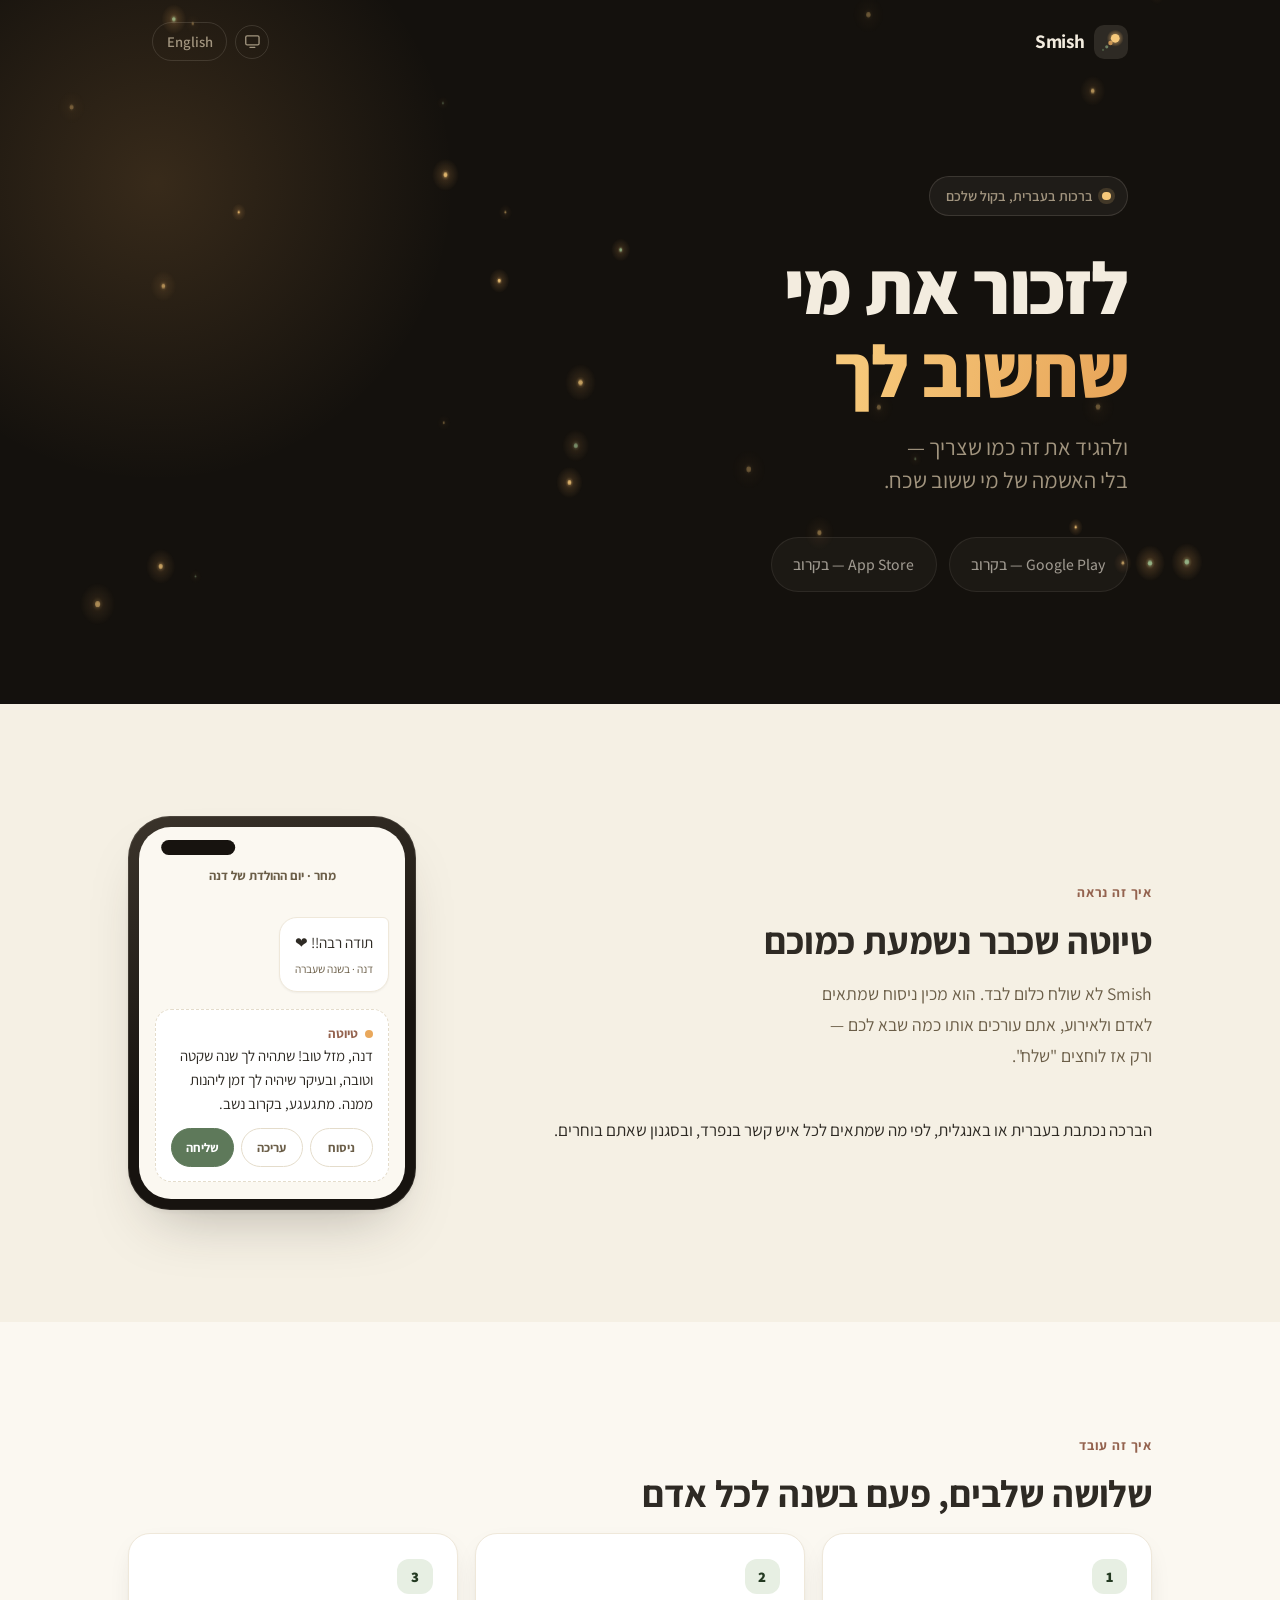
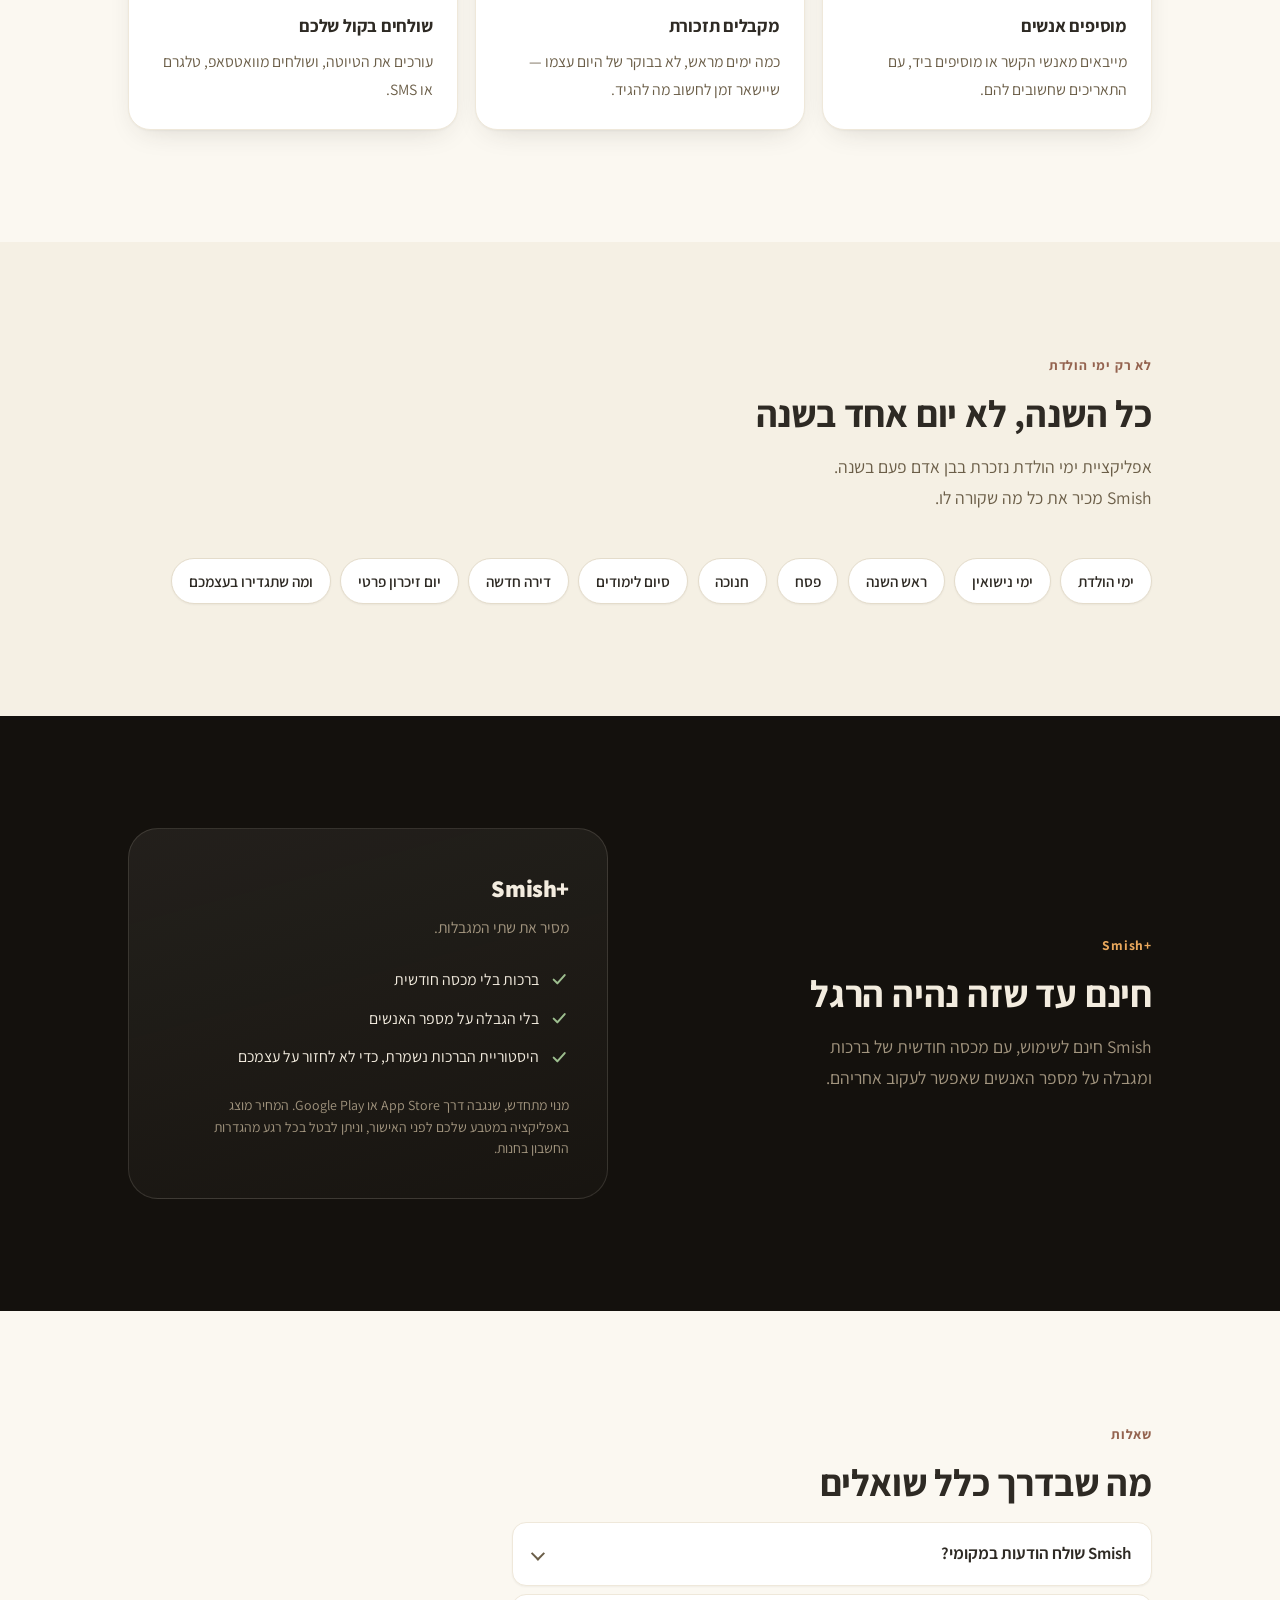
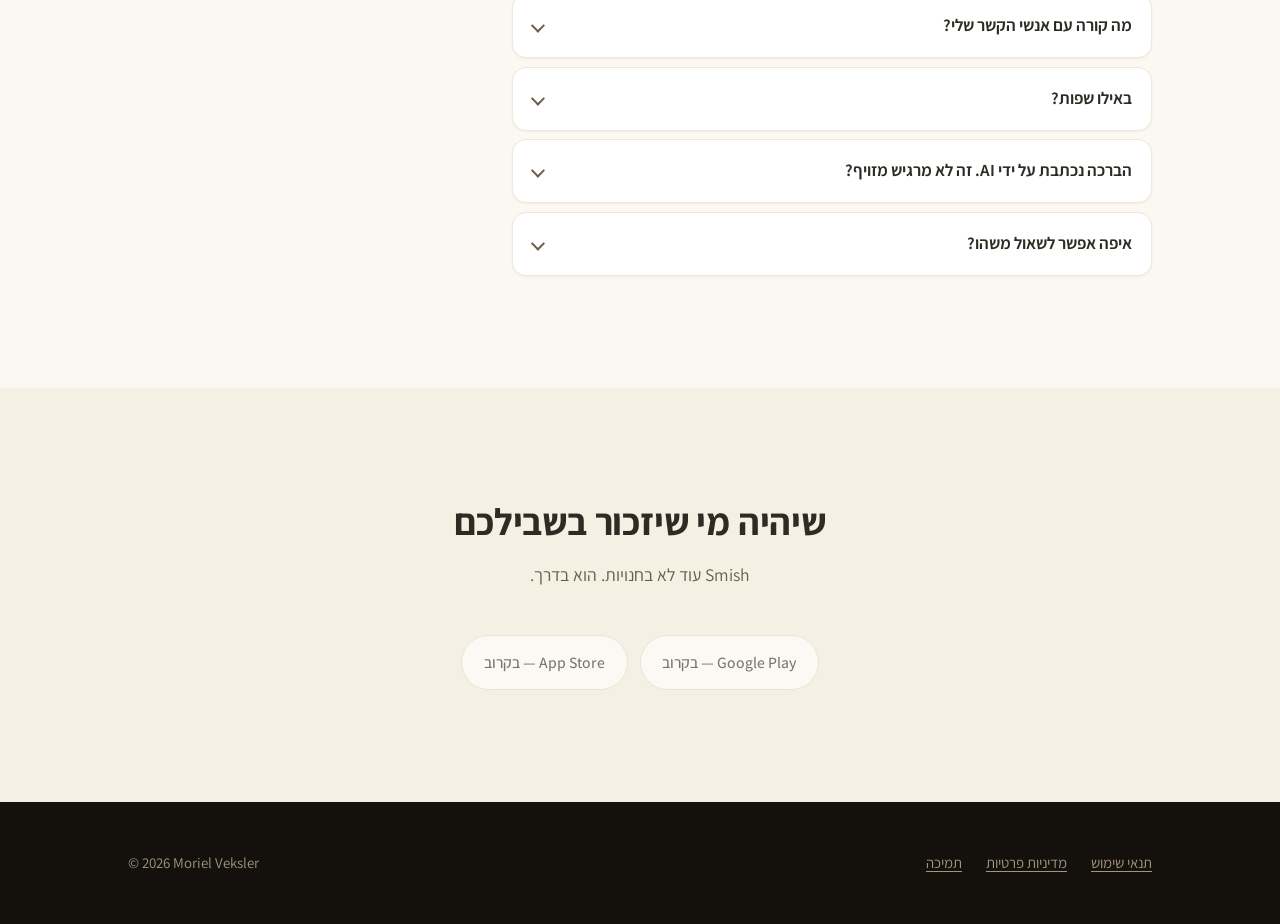
==== commit fcd29652: "Add a theme switcher, so a dark OS is no longer the only vote The site was already light by default," ====
--- a/index.html
+++ b/index.html
@@ -31,6 +31,12 @@
 <meta name="theme-color" content="#14110D">
 
 <link rel="preload" as="font" type="font/woff2" href="assets/fonts/assistant-hebrew.woff2" crossorigin>
+<script>
+/* Set the chosen theme before first paint, so a reload never flashes the
+   wrong one. Everything else lives in assets/site.js. */
+(function(){try{var t=localStorage.getItem("smish-theme");
+if(t==="light"||t==="dark")document.documentElement.setAttribute("data-theme",t);}catch(e){}})();
+</script>
 <link rel="stylesheet" href="assets/site.css">
 
 <script type="application/ld+json">
@@ -57,9 +63,20 @@
 
   <div class="masthead">
     <a class="brand" href="./"><img src="assets/mark.svg" alt="" width="34" height="34">Smish</a>
-    <nav aria-label="שפה">
-      <a class="lang-switch" href="en/" hreflang="en" lang="en">English</a>
-    </nav>
+    <div class="masthead__tools">
+      <button class="theme-toggle" type="button" data-theme-toggle
+              aria-label="ערכת נושא: לפי המערכת"
+              data-label-system="ערכת נושא: לפי המערכת"
+              data-label-light="ערכת נושא: בהירה"
+              data-label-dark="ערכת נושא: כהה">
+        <svg class="i-system" viewBox="0 0 24 24" fill="none" stroke="currentColor" stroke-width="1.9" stroke-linecap="round" stroke-linejoin="round" aria-hidden="true"><rect x="2.5" y="4" width="19" height="13" rx="2"/><path d="M8.5 20.5h7"/></svg>
+        <svg class="i-light" viewBox="0 0 24 24" fill="none" stroke="currentColor" stroke-width="1.9" stroke-linecap="round" stroke-linejoin="round" aria-hidden="true"><circle cx="12" cy="12" r="4.2"/><path d="M12 2.4v2.2M12 19.4v2.2M4.2 12H2M22 12h-2.2M6.5 6.5 4.9 4.9M19.1 19.1l-1.6-1.6M17.5 6.5l1.6-1.6M4.9 19.1l1.6-1.6"/></svg>
+        <svg class="i-dark" viewBox="0 0 24 24" fill="none" stroke="currentColor" stroke-width="1.9" stroke-linecap="round" stroke-linejoin="round" aria-hidden="true"><path d="M20.5 14.6A8.6 8.6 0 1 1 9.4 3.5a6.9 6.9 0 0 0 11.1 11.1z"/></svg>
+      </button>
+      <nav aria-label="שפה">
+        <a class="lang-switch" href="en/" hreflang="en" lang="en">English</a>
+      </nav>
+    </div>
   </div>
 
   <div class="hero__inner">
--- a/assets/site.css
+++ b/assets/site.css
@@ -61,8 +61,11 @@
   --shadow-lg: 0 2px 4px rgba(46, 42, 36, .05), 0 30px 60px -28px rgba(46, 42, 36, .34);
 }
 
+/* Three theme states. Bare :root is light. The OS preference applies only
+   while the visitor has not explicitly chosen light, and an explicit choice
+   wins in both directions — so the masthead toggle can override a dark OS. */
 @media (prefers-color-scheme: dark) {
-  :root {
+  :root:not([data-theme="light"]) {
     --bg: #1C1813;
     --fg: #EDE6D8;
     --muted: #B6AB97;
@@ -80,6 +83,27 @@
     --shadow-lg: 0 2px 4px rgba(0, 0, 0, .5), 0 30px 60px -28px rgba(0, 0, 0, .9);
   }
 }
+
+:root[data-theme="dark"] {
+    --bg: #1C1813;
+    --fg: #EDE6D8;
+    --muted: #B6AB97;
+    --surface: #262019;
+    --surface-sunk: #201B15;
+    --line: #3A3228;
+    --line-soft: #2E2720;
+    --primary: #7FA875;
+    --primary-ink: #DCEBD6;
+    --primary-wash: #324230;
+    --accent: #D9A491;
+
+    --shadow-sm: 0 1px 2px rgba(0, 0, 0, .4);
+    --shadow: 0 1px 2px rgba(0, 0, 0, .4), 0 10px 30px -14px rgba(0, 0, 0, .75);
+    --shadow-lg: 0 2px 4px rgba(0, 0, 0, .5), 0 30px 60px -28px rgba(0, 0, 0, .9);
+}
+
+:root[data-theme="light"] { color-scheme: light; }
+:root[data-theme="dark"] { color-scheme: dark; }
 
 *, *::before, *::after { box-sizing: border-box; }
 
@@ -190,7 +214,38 @@
 .masthead--plain .brand { color: var(--fg); }
 .brand img { display: block; width: 34px; height: 34px; border-radius: 10px; }
 
-.masthead nav { margin-inline-start: auto; }
+.masthead__tools {
+  margin-inline-start: auto;
+  display: flex;
+  align-items: center;
+  gap: .5rem;
+}
+
+.theme-toggle {
+  display: grid;
+  place-items: center;
+  width: 2.1rem;
+  height: 2.1rem;
+  padding: 0;
+  border: 1px solid var(--night-line);
+  border-radius: 999px;
+  background: none;
+  color: var(--night-muted);
+  cursor: pointer;
+  font: inherit;
+  transition: color 160ms ease, border-color 160ms ease;
+}
+.theme-toggle:hover { color: var(--night-fg); border-color: var(--night-muted); }
+.masthead--plain .theme-toggle { border-color: var(--line); color: var(--muted); }
+.masthead--plain .theme-toggle:hover { color: var(--fg); border-color: var(--muted); }
+
+.theme-toggle svg { width: 1.05rem; height: 1.05rem; display: none; }
+.theme-toggle[data-mode="system"] .i-system,
+.theme-toggle[data-mode="light"] .i-light,
+.theme-toggle[data-mode="dark"] .i-dark { display: block; }
+/* Before the script runs there is no mode yet — show the system glyph so the
+   control is never an empty circle. */
+.theme-toggle:not([data-mode]) .i-system { display: block; }
 
 .lang-switch {
   display: inline-block;
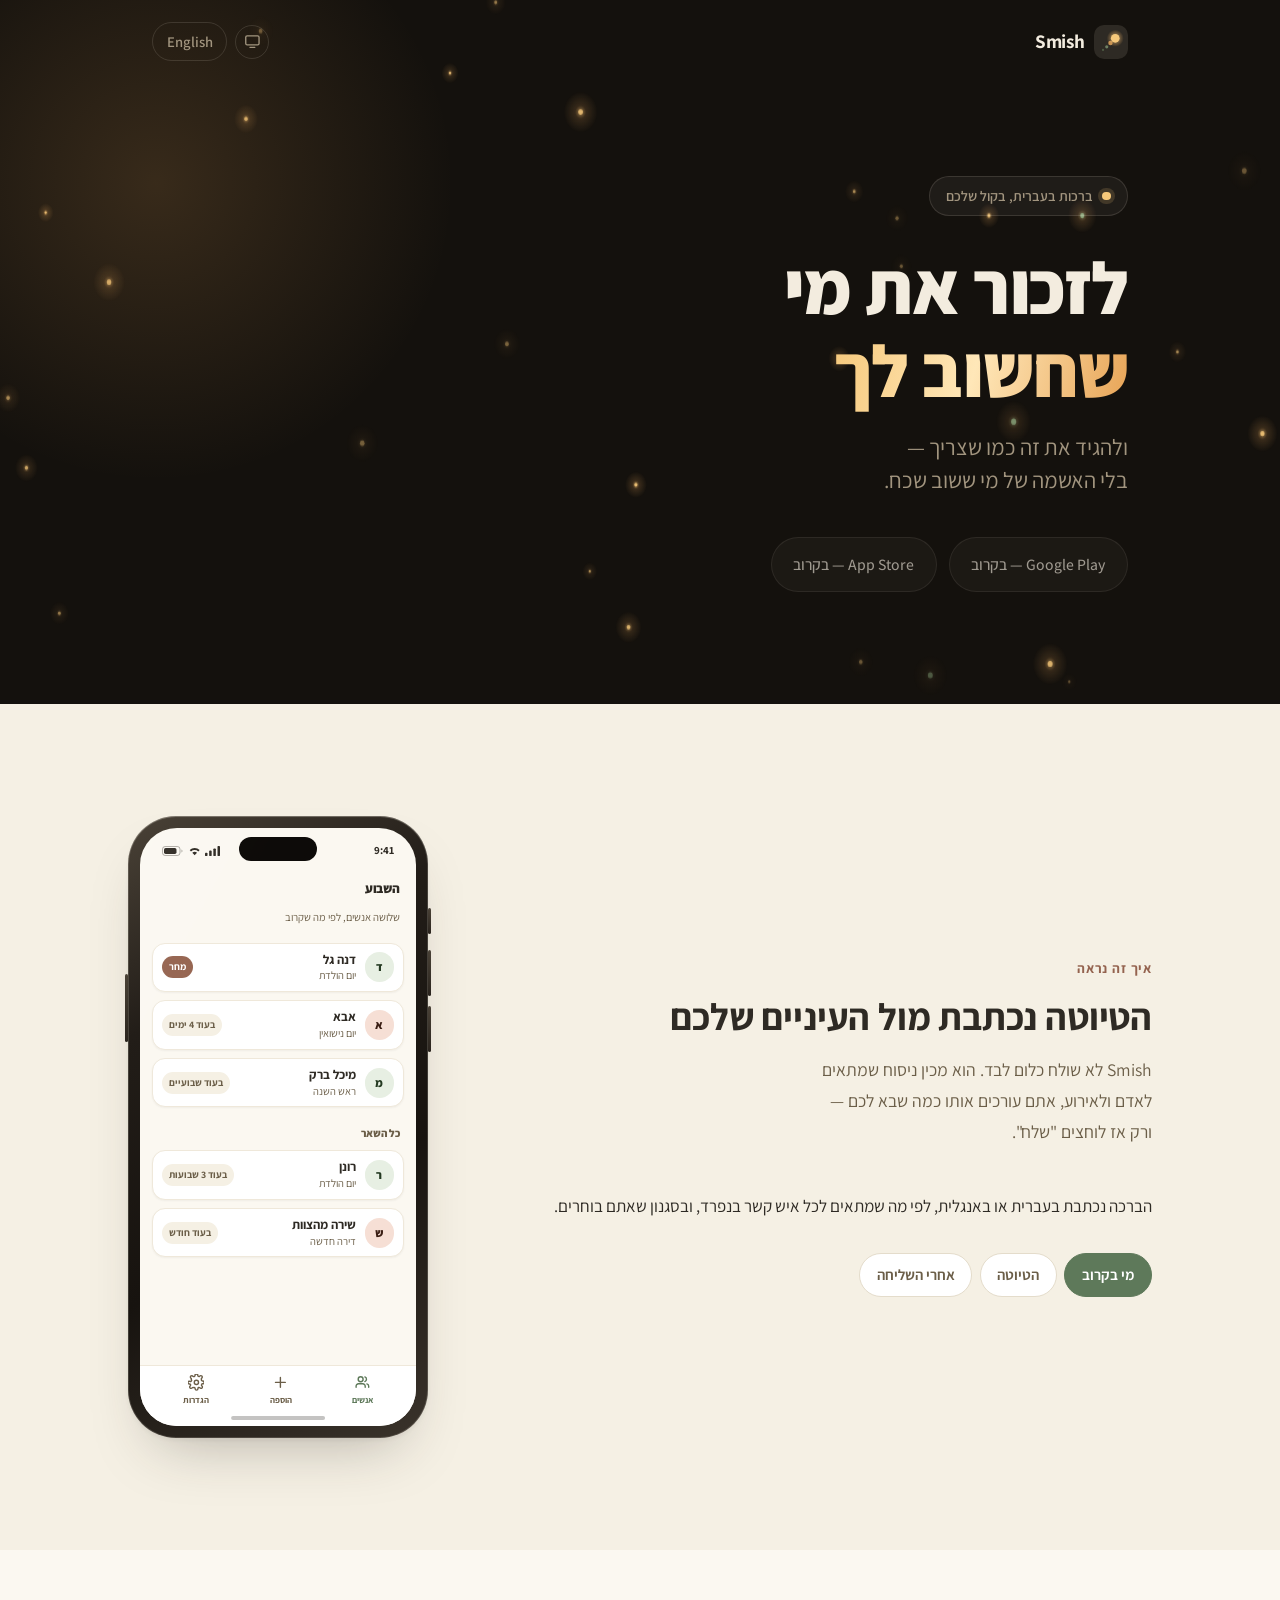
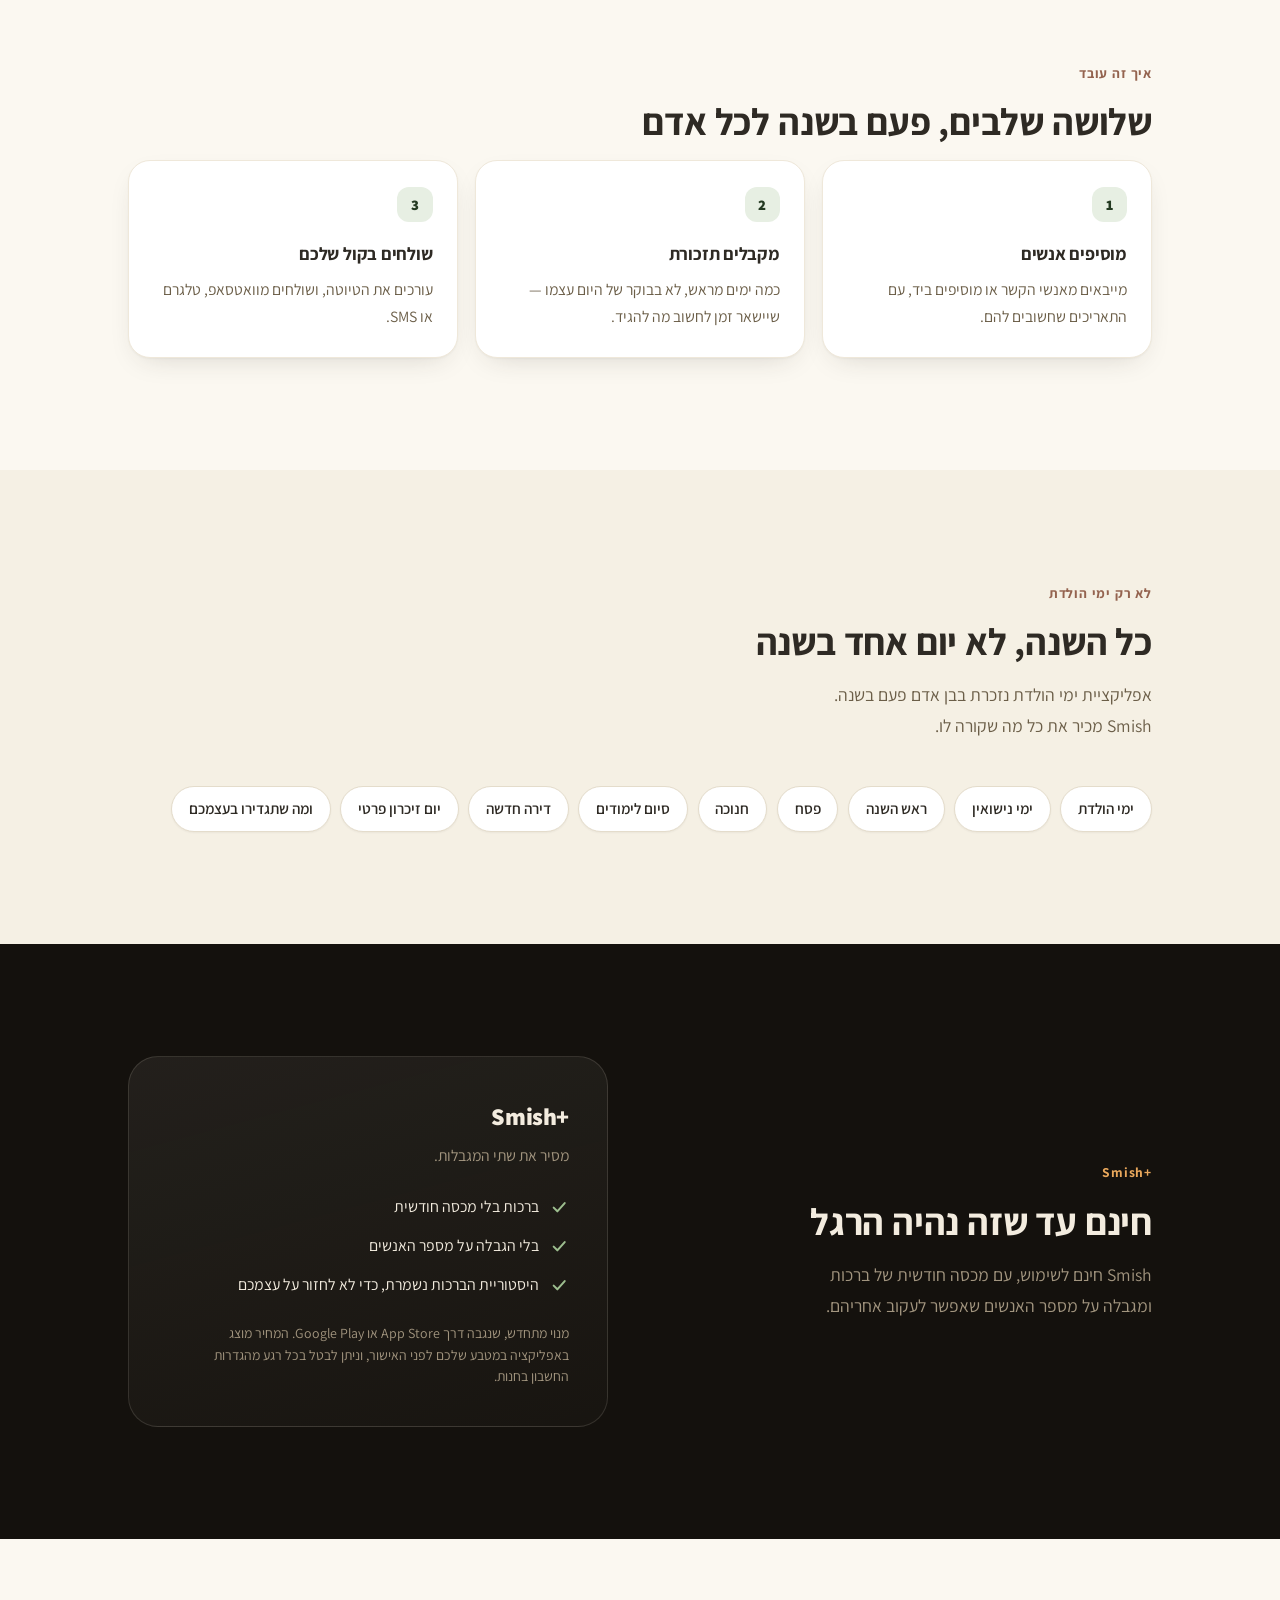
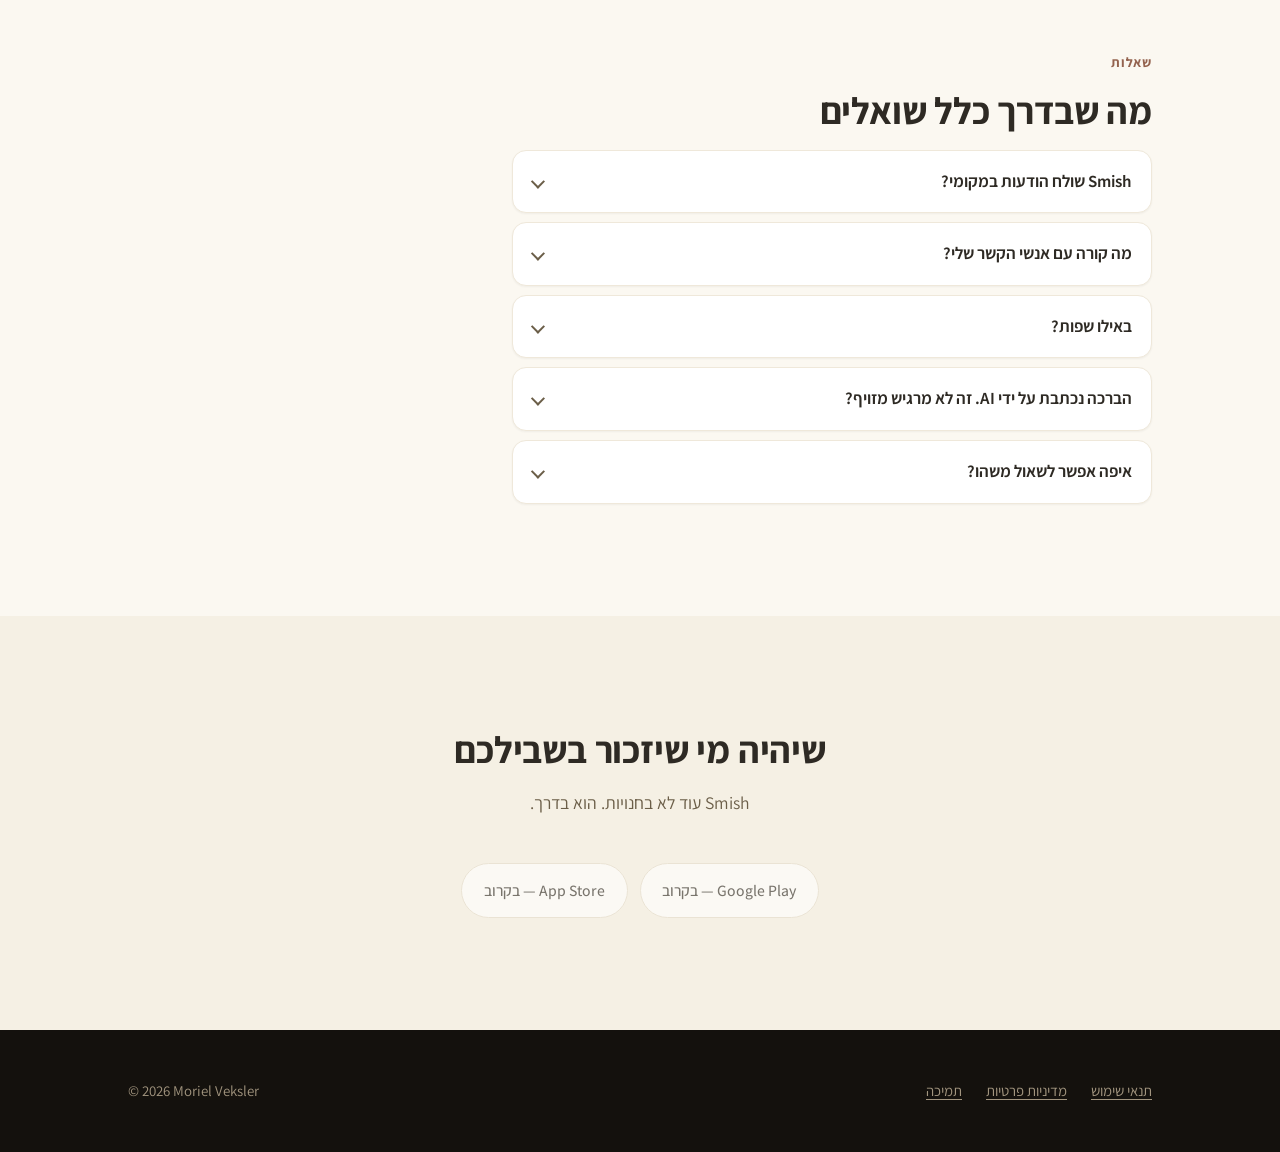
==== commit 22cfbc5e: "Give the page a device, and a reason to watch it The showcase was a static card in a rounded rectang" ====
--- a/index.html
+++ b/index.html
@@ -38,6 +38,7 @@
 if(t==="light"||t==="dark")document.documentElement.setAttribute("data-theme",t);}catch(e){}})();
 </script>
 <link rel="stylesheet" href="assets/site.css">
+<link rel="stylesheet" href="assets/device.css">
 
 <script type="application/ld+json">
 {
@@ -56,6 +57,8 @@
 </head>
 <body>
 
+<div class="progress" aria-hidden="true"></div>
+
 <a class="skip" href="#main">דלג לתוכן</a>
 
 <header class="hero">
@@ -93,37 +96,104 @@
 <main id="main" tabindex="-1">
 
   <section class="band band--sunk">
-    <div class="band__inner showcase">
+    <div class="band__inner stage" data-stage>
       <div class="reveal">
         <p class="eyebrow">איך זה נראה</p>
-        <h2 class="section-title">טיוטה שכבר נשמעת כמוכם</h2>
-        <p class="section-lede">Smish לא שולח כלום לבד. הוא מכין ניסוח שמתאים לאדם ולאירוע,
-        אתם עורכים אותו כמה שבא לכם — ורק אז לוחצים "שלח".</p>
-        <p>הברכה נכתבת בעברית או באנגלית, לפי מה שמתאים לכל איש קשר בנפרד,
-        ובסגנון שאתם בוחרים.</p>
-      </div>
-
-      <div class="phone reveal" aria-hidden="true">
-        <div class="phone__screen">
-          <div class="chat">
-            <p class="chat__day">מחר · יום ההולדת של דנה</p>
-
-            <div class="bubble bubble--them">
-              תודה רבה!! ❤️
-              <span class="bubble__meta">דנה · בשנה שעברה</span>
-            </div>
-
-            <div class="draft">
-              <p class="draft__label"><span class="spark"></span>טיוטה</p>
-              <p>דנה, מזל טוב! שתהיה לך שנה שקטה וטובה, ובעיקר שיהיה לך זמן
-              ליהנות ממנה. מתגעגע, בקרוב נשב.</p>
-              <div class="draft__actions">
-                <span class="pill">ניסוח</span>
-                <span class="pill">עריכה</span>
-                <span class="pill pill--go">שליחה</span>
+        <h2 class="section-title">הטיוטה נכתבת מול העיניים שלכם</h2>
+        <p class="section-lede">Smish לא שולח כלום לבד. הוא מכין ניסוח שמתאים לאדם ולאירוע, אתם עורכים אותו כמה שבא לכם — ורק אז לוחצים "שלח".</p>
+        <p>הברכה נכתבת בעברית או באנגלית, לפי מה שמתאים לכל איש קשר בנפרד, ובסגנון שאתם בוחרים.</p>
+
+        <div class="tabs" role="tablist" aria-label="מסכי האפליקציה">
+          <button class="tab" role="tab" type="button" id="tab-list" aria-controls="scr-list" aria-selected="true">מי בקרוב</button>
+          <button class="tab" role="tab" type="button" id="tab-draft" aria-controls="scr-draft" aria-selected="false" tabindex="-1">הטיוטה</button>
+          <button class="tab" role="tab" type="button" id="tab-sent" aria-controls="scr-sent" aria-selected="false" tabindex="-1">אחרי השליחה</button>
+        </div>
+      </div>
+
+      <div class="device reveal">
+        <div class="device__frame">
+          <span class="device__btn device__btn--silent" aria-hidden="true"></span>
+          <span class="device__btn device__btn--up" aria-hidden="true"></span>
+          <span class="device__btn device__btn--down" aria-hidden="true"></span>
+          <span class="device__btn device__btn--power" aria-hidden="true"></span>
+
+          <div class="device__screen">
+            <span class="device__island" aria-hidden="true"></span>
+
+            <div class="statusbar" aria-hidden="true">
+              <span class="statusbar__time">9:41</span>
+              <span class="statusbar__icons"><svg viewBox="0 0 18 12" fill="currentColor" aria-hidden="true"><rect x="0" y="8" width="3" height="4" rx="1"/><rect x="5" y="5.5" width="3" height="6.5" rx="1"/><rect x="10" y="3" width="3" height="9" rx="1"/><rect x="15" y="0" width="3" height="12" rx="1"/></svg><svg viewBox="0 0 16 12" fill="currentColor" aria-hidden="true"><path d="M8 11.2 6.1 9.1a2.9 2.9 0 0 1 3.8 0zM3.6 6.6 2 4.9a8.7 8.7 0 0 1 12 0l-1.6 1.7a6.4 6.4 0 0 0-8.8 0zm1.5 1.6a4.2 4.2 0 0 1 5.8 0L9.4 9.6a2 2 0 0 0-2.8 0z"/></svg><svg viewBox="0 0 26 12" fill="none" aria-hidden="true"><rect x=".6" y=".6" width="21" height="10.8" rx="3.2" stroke="currentColor" stroke-opacity=".45"/><rect x="2.4" y="2.4" width="15" height="7.2" rx="2" fill="currentColor"/><path d="M23.4 4.2v3.6a2 2 0 0 0 0-3.6z" fill="currentColor" fill-opacity=".45"/></svg></span>
+            </div>
+
+            <div class="screens">
+
+              <div class="screen is-active" data-screen="list" role="tabpanel" id="scr-list" aria-labelledby="tab-list">
+                <p class="screen__title">השבוע</p>
+                <p class="screen__sub">שלושה אנשים, לפי מה שקרוב</p>
+            <div class="row row--due">
+              <span class="row__av" aria-hidden="true">ד</span>
+              <span class="row__body"><span class="row__name">דנה גל</span><span class="row__meta">יום הולדת</span></span>
+              <span class="row__when">מחר</span>
+            </div>
+            <div class="row">
+              <span class="row__av row__av--warm" aria-hidden="true">א</span>
+              <span class="row__body"><span class="row__name">אבא</span><span class="row__meta">יום נישואין</span></span>
+              <span class="row__when">בעוד 4 ימים</span>
+            </div>
+            <div class="row">
+              <span class="row__av" aria-hidden="true">מ</span>
+              <span class="row__body"><span class="row__name">מיכל ברק</span><span class="row__meta">ראש השנה</span></span>
+              <span class="row__when">בעוד שבועיים</span>
+            </div>
+
+            <p class="screen__divider">כל השאר</p>
+            <div class="row">
+              <span class="row__av" aria-hidden="true">ר</span>
+              <span class="row__body"><span class="row__name">רונן</span><span class="row__meta">יום הולדת</span></span>
+              <span class="row__when">בעוד 3 שבועות</span>
+            </div>
+            <div class="row">
+              <span class="row__av row__av--warm" aria-hidden="true">ש</span>
+              <span class="row__body"><span class="row__name">שירה מהצוות</span><span class="row__meta">דירה חדשה</span></span>
+              <span class="row__when">בעוד חודש</span>
+            </div>
               </div>
-            </div>
+
+              <div class="screen" data-screen="draft" role="tabpanel" id="scr-draft" aria-labelledby="tab-draft">
+                <p class="screen__title">דנה גל</p>
+                <p class="screen__sub">יום הולדת · מחר</p>
+                <div class="draft-card">
+                  <p class="draft-card__label"><span class="spark" aria-hidden="true"></span>טיוטה</p>
+                  <p class="typed">דנה, מזל טוב! שתהיה לך שנה שקטה וטובה, ובעיקר שיהיה לך זמן ליהנות ממנה. מתגעגע, בקרוב נשב.</p>
+                  <div class="acts">
+                    <span class="act">ניסוח</span>
+                    <span class="act">עריכה</span>
+                    <span class="act act--go">שליחה</span>
+                  </div>
+                </div>
+              </div>
+
+              <div class="screen" data-screen="sent" role="tabpanel" id="scr-sent" aria-labelledby="tab-sent">
+                <p class="screen__title">דנה גל</p>
+                <p class="screen__sub">וואטסאפ</p>
+                <div class="thread">
+                  <p class="msg msg--out">דנה, מזל טוב! שתהיה לך שנה שקטה וטובה, ובעיקר שיהיה לך זמן ליהנות ממנה.<span class="msg__tick">9:41 ✓✓</span></p>
+                  <p class="msg msg--in">תודה רבה!! ❤️</p>
+                  <span class="toast">נשמר בהיסטוריה</span>
+                </div>
+              </div>
+
+            </div>
+
+            <nav class="tabbar" aria-hidden="true">
+              <span class="is-on"><svg viewBox="0 0 24 24" fill="none" stroke="currentColor" stroke-width="2" stroke-linecap="round" stroke-linejoin="round" aria-hidden="true"><path d="M16 19v-1.6a3.4 3.4 0 0 0-3.4-3.4H6.4A3.4 3.4 0 0 0 3 17.4V19"/><circle cx="9.5" cy="7.5" r="3.5"/><path d="M21 19v-1.6a3.4 3.4 0 0 0-2.6-3.3M15.5 4.2a3.5 3.5 0 0 1 0 6.6"/></svg>אנשים</span>
+              <span><svg viewBox="0 0 24 24" fill="none" stroke="currentColor" stroke-width="2" stroke-linecap="round" aria-hidden="true"><path d="M12 5v14M5 12h14"/></svg>הוספה</span>
+              <span><svg viewBox="0 0 24 24" fill="none" stroke="currentColor" stroke-width="2" stroke-linecap="round" stroke-linejoin="round" aria-hidden="true"><circle cx="12" cy="12" r="3"/><path d="M19.4 15a1.6 1.6 0 0 0 .3 1.8l.1.1a2 2 0 1 1-2.8 2.8l-.1-.1a1.6 1.6 0 0 0-2.7 1.1V21a2 2 0 1 1-4 0v-.1A1.6 1.6 0 0 0 7.9 19.4a1.6 1.6 0 0 0-1.8.3l-.1.1a2 2 0 1 1-2.8-2.8l.1-.1a1.6 1.6 0 0 0-1.1-2.7H2a2 2 0 1 1 0-4h.1A1.6 1.6 0 0 0 4.6 7.9a1.6 1.6 0 0 0-.3-1.8l-.1-.1a2 2 0 1 1 2.8-2.8l.1.1a1.6 1.6 0 0 0 1.8.3H9a1.6 1.6 0 0 0 1-1.5V2a2 2 0 1 1 4 0v.1a1.6 1.6 0 0 0 2.7 1.1l.1-.1a2 2 0 1 1 2.8 2.8l-.1.1a1.6 1.6 0 0 0-.3 1.8V9a1.6 1.6 0 0 0 1.5 1H21a2 2 0 1 1 0 4h-.1a1.6 1.6 0 0 0-1.5 1z"/></svg>הגדרות</span>
+            </nav>
+            <span class="tabbar__home" aria-hidden="true"></span>
           </div>
+
+          <span class="device__glare" aria-hidden="true"></span>
         </div>
       </div>
     </div>
@@ -136,17 +206,17 @@
         <h2 class="section-title">שלושה שלבים, פעם בשנה לכל אדם</h2>
       </div>
       <ol class="steps">
-        <li class="reveal">
+        <li class="reveal spot">
           <span class="n" aria-hidden="true">1</span>
           <h3>מוסיפים אנשים</h3>
           <p>מייבאים מאנשי הקשר או מוסיפים ביד, עם התאריכים שחשובים להם.</p>
         </li>
-        <li class="reveal">
+        <li class="reveal spot">
           <span class="n" aria-hidden="true">2</span>
           <h3>מקבלים תזכורת</h3>
           <p>כמה ימים מראש, לא בבוקר של היום עצמו — שיישאר זמן לחשוב מה להגיד.</p>
         </li>
-        <li class="reveal">
+        <li class="reveal spot">
           <span class="n" aria-hidden="true">3</span>
           <h3>שולחים בקול שלכם</h3>
           <p>עורכים את הטיוטה, ושולחים מוואטסאפ, טלגרם או SMS.</p>
@@ -184,7 +254,7 @@
         מספר האנשים שאפשר לעקוב אחריהם.</p>
       </div>
 
-      <div class="plan">
+      <div class="plan spot">
         <h3><bdi>Smish+</bdi></h3>
         <p class="plan__sub">מסיר את שתי המגבלות.</p>
         <ul>
@@ -268,5 +338,6 @@
 </footer>
 
 <script src="assets/site.js" defer></script>
+<script src="assets/showcase.js" defer></script>
 </body>
 </html>
--- a/assets/device.css
+++ b/assets/device.css
@@ -0,0 +1,452 @@
+/* The device showcase: a phone that actually looks like a phone, three
+   switchable screens, and the effects that carry the page.
+   Loaded after site.css; every motion here is disabled by the
+   prefers-reduced-motion block at the end. */
+
+/* ---------- scroll progress ---------- */
+
+.progress {
+  position: fixed;
+  inset-inline: 0;
+  top: 0;
+  z-index: 30;
+  height: 2px;
+  background: linear-gradient(90deg, var(--ember-deep), var(--ember));
+  transform: scaleX(0);
+  transform-origin: left center;
+  will-change: transform;
+  pointer-events: none;
+}
+[dir="rtl"] .progress { transform-origin: right center; }
+
+/* ---------- hero entrance ---------- */
+
+@keyframes rise {
+  from { opacity: 0; transform: translateY(22px); }
+  to   { opacity: 1; transform: none; }
+}
+html.js .hero__inner > * { animation: rise .85s cubic-bezier(.2, .7, 0, 1) backwards; }
+html.js .hero__badge  { animation-delay: .05s; }
+html.js .hero h1      { animation-delay: .14s; }
+html.js .hero__lede   { animation-delay: .24s; }
+html.js .hero .stores { animation-delay: .34s; }
+
+/* The gradient sweeps across the highlighted words once, on arrival. */
+@keyframes sweep { to { background-position: 200% 0; } }
+html.js .glow {
+  background: linear-gradient(105deg,
+    var(--ember) 0%, #FFE7B8 25%, var(--ember-deep) 50%,
+    var(--ember) 75%, var(--ember-deep) 100%);
+  background-size: 200% 100%;
+  -webkit-background-clip: text;
+  background-clip: text;
+  animation: sweep 2.6s cubic-bezier(.4, 0, .2, 1) .7s both;
+}
+
+/* ---------- pointer spotlight on cards ---------- */
+
+.spot { position: relative; isolation: isolate; }
+.spot::before {
+  content: "";
+  position: absolute;
+  inset: 0;
+  z-index: -1;
+  border-radius: inherit;
+  opacity: 0;
+  transition: opacity 260ms ease;
+  background: radial-gradient(
+    16rem circle at var(--mx, 50%) var(--my, 0%),
+    color-mix(in srgb, var(--primary) 13%, transparent),
+    transparent 68%);
+}
+.spot:hover::before { opacity: 1; }
+.band--night .spot::before {
+  background: radial-gradient(
+    18rem circle at var(--mx, 50%) var(--my, 0%),
+    rgba(246, 200, 122, .12), transparent 66%);
+}
+
+/* ---------- the showcase ---------- */
+
+.stage { display: grid; gap: clamp(2rem, 5vw, 3.5rem); align-items: center; }
+@media (min-width: 58rem) {
+  .stage { grid-template-columns: minmax(0, 1fr) auto; }
+}
+
+.tabs {
+  display: flex;
+  flex-wrap: wrap;
+  gap: .45rem;
+  margin: 2rem 0 0;
+  padding: 0;
+}
+.tab {
+  appearance: none;
+  border: 1px solid var(--line);
+  background: var(--surface);
+  color: var(--muted);
+  font: inherit;
+  font-size: .93rem;
+  font-weight: 650;
+  padding: .5rem 1.05rem;
+  border-radius: 999px;
+  cursor: pointer;
+  transition: color 180ms ease, border-color 180ms ease, background 180ms ease;
+}
+.tab:hover { color: var(--fg); }
+.tab[aria-selected="true"] {
+  background: var(--primary);
+  border-color: var(--primary);
+  color: #fff;
+}
+
+/* ---------- the device ---------- */
+
+.device {
+  --w: 300px;
+  --bezel: 12px;
+  width: var(--w);
+  margin-inline: auto;
+  position: relative;
+  perspective: 1400px;
+}
+
+.device__frame {
+  position: relative;
+  padding: var(--bezel);
+  border-radius: 48px;
+  background:
+    linear-gradient(150deg, #4A4237 0%, #221D18 28%, #17130F 62%, #3A332B 100%);
+  box-shadow:
+    var(--shadow-lg),
+    inset 0 0 0 1px rgba(243, 236, 223, .16),
+    inset 0 1px 1px rgba(243, 236, 223, .22);
+  transition: transform 500ms cubic-bezier(.2, .7, 0, 1);
+  transform-style: preserve-3d;
+}
+html.js .device:hover .device__frame { transform: translateY(-6px) rotateX(2deg); }
+
+/* side buttons, so the silhouette reads as hardware rather than a rectangle */
+.device__btn {
+  position: absolute;
+  width: 3px;
+  border-radius: 3px;
+  background: linear-gradient(180deg, #4A4237, #2A241E);
+}
+.device__btn--silent { inset-inline-start: -3px; top: 92px;  height: 26px; }
+.device__btn--up     { inset-inline-start: -3px; top: 134px; height: 46px; }
+.device__btn--down   { inset-inline-start: -3px; top: 190px; height: 46px; }
+.device__btn--power  { inset-inline-end: -3px;   top: 158px; height: 68px; }
+
+.device__screen {
+  position: relative;
+  border-radius: 37px;
+  background: var(--bg);
+  overflow: hidden;
+  aspect-ratio: 9 / 19.5;
+  display: flex;
+  flex-direction: column;
+}
+
+.device__island {
+  position: absolute;
+  top: 9px;
+  left: 50%;
+  transform: translateX(-50%);
+  width: 78px;
+  height: 24px;
+  border-radius: 999px;
+  background: #0C0A08;
+  z-index: 4;
+}
+
+/* a single soft diagonal reflection across the glass */
+.device__glare {
+  position: absolute;
+  inset: var(--bezel);
+  border-radius: 37px;
+  z-index: 5;
+  pointer-events: none;
+  background: linear-gradient(118deg,
+    rgba(255, 255, 255, .16) 0%,
+    rgba(255, 255, 255, .05) 22%,
+    transparent 42%);
+  mix-blend-mode: soft-light;
+}
+
+/* ---------- status bar ---------- */
+
+.statusbar {
+  flex: none;
+  display: flex;
+  align-items: center;
+  justify-content: space-between;
+  padding: 13px 22px 4px;
+  font-size: 11px;
+  font-weight: 700;
+  color: var(--fg);
+  letter-spacing: .01em;
+  z-index: 3;
+}
+.statusbar svg { display: block; height: 10px; width: auto; }
+.statusbar__icons { display: flex; align-items: center; gap: 4px; }
+
+/* ---------- screens ---------- */
+
+.screens { position: relative; flex: 1; min-height: 0; }
+
+.screen {
+  position: absolute;
+  inset: 0;
+  padding: 14px 12px 16px;
+  display: flex;
+  flex-direction: column;
+  gap: .55rem;
+  opacity: 0;
+  visibility: hidden;
+  transform: translateY(8px) scale(.985);
+  transition: opacity 340ms ease, transform 340ms cubic-bezier(.2, .7, 0, 1), visibility 340ms;
+}
+.screen.is-active { opacity: 1; visibility: visible; transform: none; }
+
+.screen__title {
+  font-size: .82rem;
+  font-weight: 800;
+  letter-spacing: -.01em;
+  margin: 0 0 .2rem;
+  padding-inline: 4px;
+}
+.screen__sub {
+  font-size: .68rem;
+  color: var(--muted);
+  margin: -.35rem 0 .45rem;
+  padding-inline: 4px;
+}
+
+/* --- screen 1: the list --- */
+
+.row {
+  display: flex;
+  align-items: center;
+  gap: .55rem;
+  padding: .5rem .55rem;
+  border-radius: 13px;
+  background: var(--surface);
+  border: 1px solid var(--line-soft);
+  box-shadow: var(--shadow-sm);
+}
+.row__av {
+  flex: none;
+  width: 1.85rem;
+  height: 1.85rem;
+  border-radius: 50%;
+  display: grid;
+  place-items: center;
+  font-size: .74rem;
+  font-weight: 800;
+  background: var(--primary-wash);
+  color: var(--primary-ink);
+}
+.row__av--warm { background: var(--accent-wash, #F6DFD5); color: #3A1E14; }
+.row__body { min-width: 0; flex: 1; }
+.row__name { display: block; font-size: .8rem; font-weight: 700; line-height: 1.3; }
+.row__meta { display: block; font-size: .67rem; color: var(--muted); line-height: 1.35; }
+.row__when {
+  flex: none;
+  font-size: .62rem;
+  font-weight: 700;
+  padding: .16rem .45rem;
+  border-radius: 999px;
+  background: var(--surface-sunk);
+  color: var(--muted);
+}
+.row--due .row__when { background: var(--accent); color: #fff; }
+
+/* the app's own labelled divider between what is due and what is not */
+.screen__divider {
+  margin: .5rem 0 -.1rem;
+  padding-inline: 4px;
+  font-size: .62rem;
+  font-weight: 800;
+  letter-spacing: .07em;
+  text-transform: uppercase;
+  color: var(--muted);
+}
+:lang(he) .screen__divider { letter-spacing: 0; text-transform: none; font-size: .68rem; }
+
+/* --- screen 2: the draft --- */
+
+.note-line {
+  font-size: .66rem;
+  color: var(--muted);
+  padding-inline: 4px;
+  margin: 0;
+}
+
+.draft-card {
+  padding: .7rem .8rem;
+  border-radius: 15px;
+  background: var(--surface);
+  border: 1px dashed var(--line);
+}
+.draft-card__label {
+  display: flex;
+  align-items: center;
+  gap: .35rem;
+  font-size: .66rem;
+  font-weight: 800;
+  color: var(--accent);
+  margin: 0 0 .35rem;
+}
+.draft-card__label .spark {
+  width: .42rem;
+  height: .42rem;
+  border-radius: 50%;
+  background: var(--ember-deep);
+  flex: none;
+}
+.typed {
+  margin: 0;
+  font-size: .78rem;
+  line-height: 1.62;
+  min-height: 5.1em;
+}
+/* the cursor only exists while the line is being written */
+.typed.is-typing::after {
+  content: "";
+  display: inline-block;
+  width: 2px;
+  height: 1em;
+  margin-inline-start: 2px;
+  vertical-align: -.15em;
+  background: var(--accent);
+  animation: blink 1s steps(1) infinite;
+}
+@keyframes blink { 50% { opacity: 0; } }
+
+.acts { display: flex; gap: .3rem; margin-top: .6rem; }
+.act {
+  flex: 1;
+  text-align: center;
+  padding: .38rem .3rem;
+  border-radius: 999px;
+  font-size: .68rem;
+  font-weight: 700;
+  white-space: nowrap;
+  border: 1px solid var(--line);
+  color: var(--muted);
+  opacity: 0;
+  transform: translateY(5px);
+  transition: opacity 380ms ease, transform 380ms cubic-bezier(.2, .7, 0, 1);
+}
+.act--go { background: var(--primary); border-color: var(--primary); color: #fff; }
+.acts.is-ready .act { opacity: 1; transform: none; }
+.acts.is-ready .act:nth-child(2) { transition-delay: 70ms; }
+.acts.is-ready .act:nth-child(3) { transition-delay: 140ms; }
+
+/* --- screen 3: sent --- */
+
+.thread { display: flex; flex-direction: column; gap: .45rem; margin-top: auto; }
+.msg {
+  max-width: 88%;
+  padding: .5rem .65rem;
+  border-radius: 15px;
+  font-size: .76rem;
+  line-height: 1.55;
+  box-shadow: var(--shadow-sm);
+}
+.msg--out {
+  align-self: flex-end;
+  background: var(--primary-wash);
+  color: var(--primary-ink);
+  border-end-end-radius: 5px;
+}
+.msg--in {
+  align-self: flex-start;
+  background: var(--surface);
+  border: 1px solid var(--line-soft);
+  border-end-start-radius: 5px;
+}
+.msg__tick {
+  display: block;
+  margin-top: .18rem;
+  font-size: .6rem;
+  text-align: end;
+  opacity: .72;
+}
+
+.toast {
+  margin-top: .55rem;
+  align-self: center;
+  display: inline-flex;
+  align-items: center;
+  gap: .35rem;
+  padding: .32rem .75rem;
+  border-radius: 999px;
+  font-size: .66rem;
+  font-weight: 700;
+  background: var(--primary);
+  color: #fff;
+}
+
+/* Each element of the thread lands in turn once the screen is shown. */
+.screen[data-screen="sent"].is-active .msg,
+.screen[data-screen="sent"].is-active .toast {
+  animation: rise .5s cubic-bezier(.2, .7, 0, 1) backwards;
+}
+.screen[data-screen="sent"].is-active .msg:nth-of-type(2) { animation-delay: .5s; }
+.screen[data-screen="sent"].is-active .toast { animation-delay: .9s; }
+
+/* ---------- the app's own bottom bar ---------- */
+
+/* Constant across all three screens, the way it is in the app — it is what
+   makes the frame read as software rather than a picture of a card. */
+.tabbar {
+  flex: none;
+  display: flex;
+  justify-content: space-around;
+  align-items: center;
+  padding: .5rem .8rem 1.1rem;
+  border-top: 1px solid var(--line-soft);
+  background: var(--surface);
+  z-index: 3;
+}
+.tabbar span {
+  display: grid;
+  place-items: center;
+  gap: 2px;
+  font-size: .55rem;
+  font-weight: 700;
+  color: var(--muted);
+}
+.tabbar span.is-on { color: var(--primary); }
+.tabbar svg { width: 1.05rem; height: 1.05rem; }
+
+.tabbar__home {
+  position: absolute;
+  bottom: 6px;
+  left: 50%;
+  transform: translateX(-50%);
+  width: 34%;
+  height: 4px;
+  border-radius: 999px;
+  background: var(--fg);
+  opacity: .28;
+  z-index: 4;
+}
+
+/* ---------- reduced motion ---------- */
+
+@media (prefers-reduced-motion: reduce) {
+  .progress { display: none; }
+  html.js .hero__inner > *,
+  html.js .glow,
+  .screen[data-screen="sent"].is-active .msg,
+  .screen[data-screen="sent"].is-active .toast { animation: none; }
+  html.js .glow { background-position: 0 0; }
+  html.js .device:hover .device__frame { transform: none; }
+  .screen { transition: none; }
+  .typed.is-typing::after { animation: none; }
+  .acts .act { opacity: 1; transform: none; transition: none; }
+  .spot::before { transition: none; }
+}
